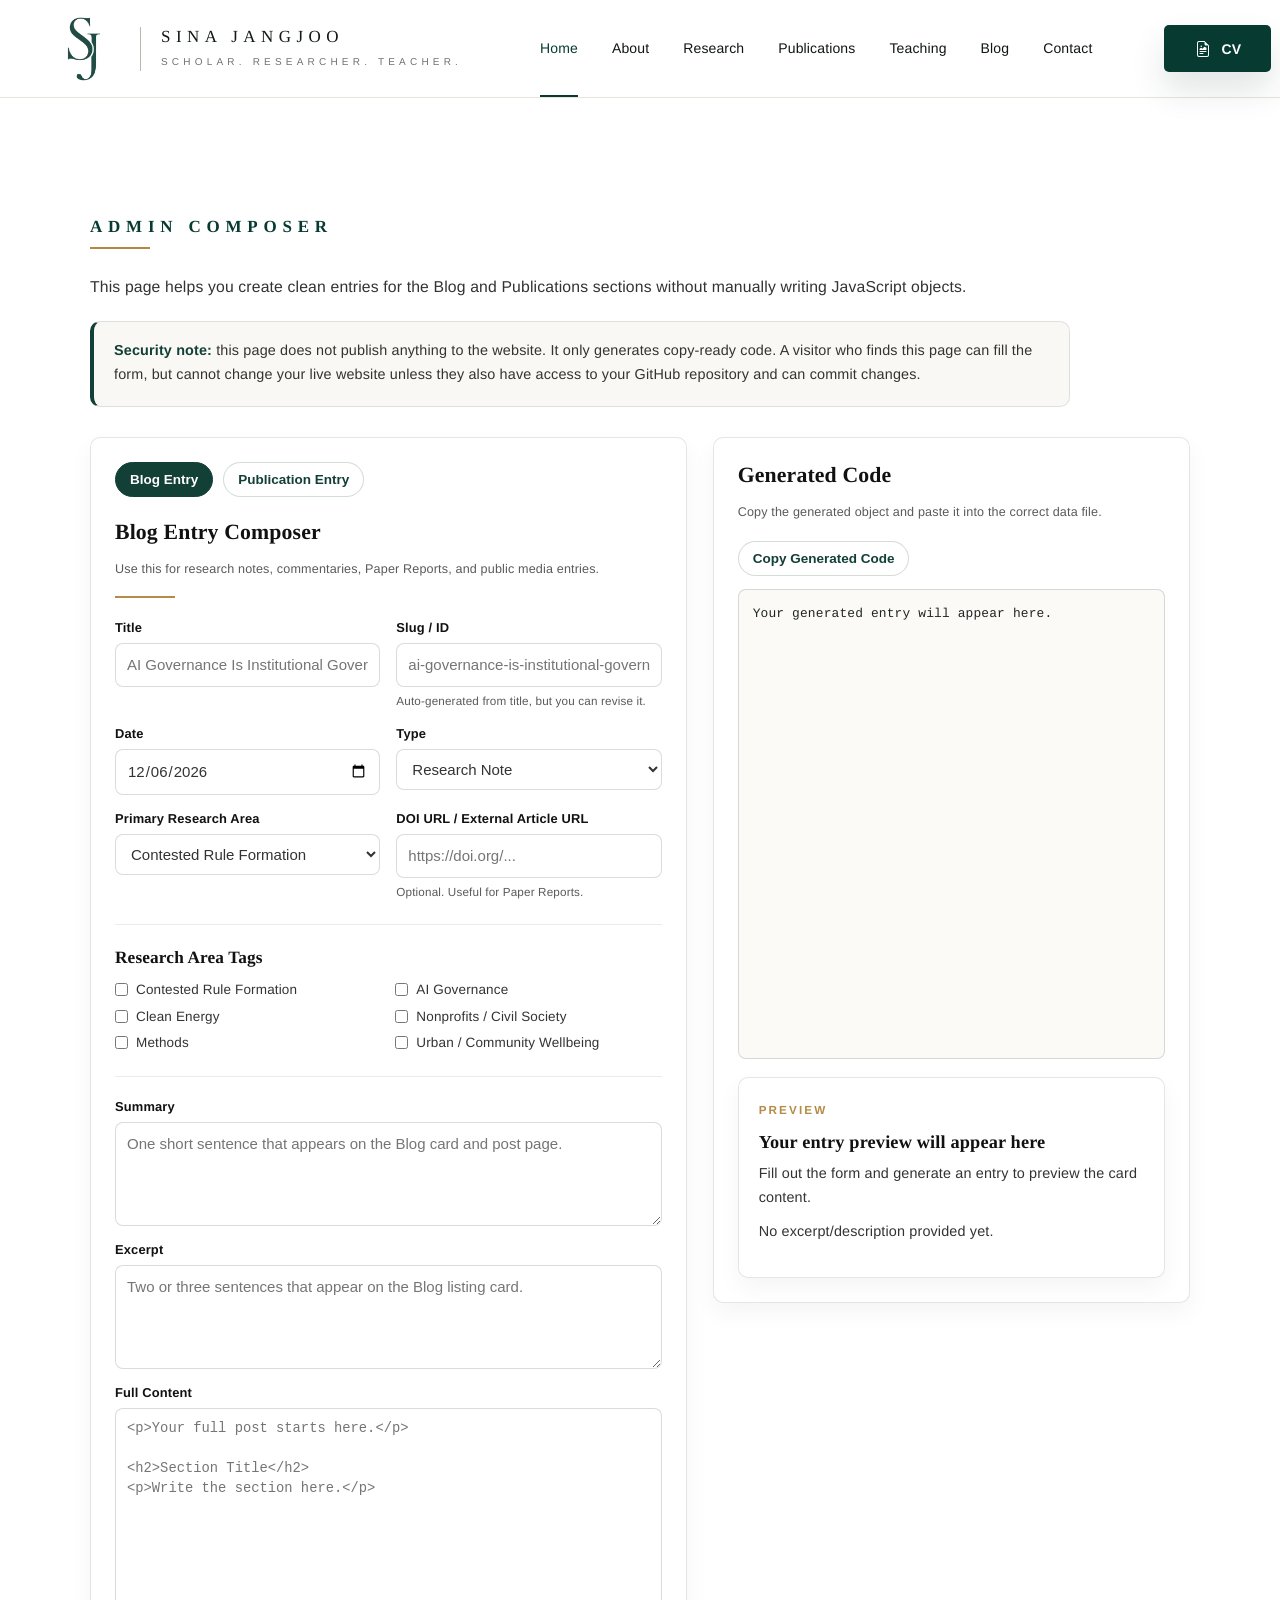
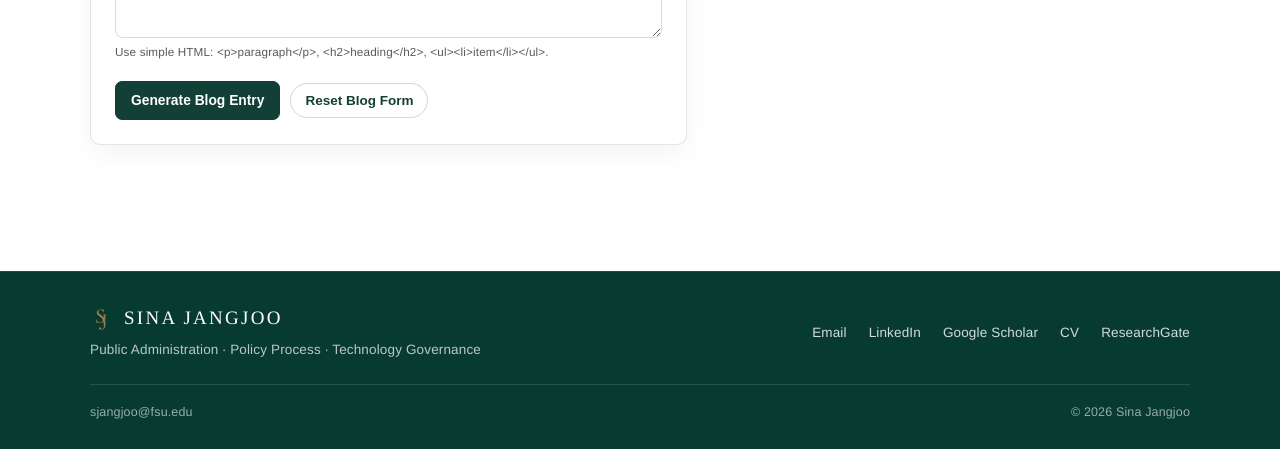
==== admin-composer.html @ 26906203 "Create admin-composer.html" ====
<!DOCTYPE html>
<html lang="en">
<head>
  <meta charset="utf-8">
  <meta name="robots" content="noindex, nofollow">
  <meta name="viewport" content="width=device-width, initial-scale=1">

  <title>Admin Composer | Sina Jangjoo</title>
  <meta name="description" content="Private content composer for Sina Jangjoo website entries.">

  <script src="nav.js"></script>

  <link rel="icon" type="image/png" href="images/icon.png">
  <link rel="apple-touch-icon" href="images/icon.png">
  <link rel="stylesheet" href="style.css">

  <style>
    :root {
      --text-main: #222222;
      --text-body: #333333;
      --text-muted: #5A5A5A;
      --heading-main: #111111;

      --accent-green: #123f36;
      --accent-gold: #b58b47;
      --accent-garnet: #782F40;
      --accent-slate: #4A5C61;

      --box-bg: #ffffff;
      --soft-bg: #FAF8F4;
      --soft-chip: #F1ECE4;
      --soft-border: rgba(0, 0, 0, 0.10);
      --box-radius: 10px;
      --box-shadow: 0 10px 24px rgba(0, 0, 0, 0.045);
    }

    body {
      color: var(--text-body);
      background: #ffffff;
    }

    .admin-wrap {
      padding-top: 120px;
      padding-bottom: 70px;
    }

    .admin-header {
      max-width: 980px;
      margin-bottom: 30px;
    }

    .admin-header p {
      max-width: 920px;
      color: var(--text-body);
      font-size: 1.05rem;
      line-height: 1.75;
      margin: 0 0 16px 0;
    }

    .security-note {
      background: var(--soft-bg);
      border-left: 4px solid var(--accent-green);
      border-top: 1px solid rgba(18, 63, 54, 0.12);
      border-right: 1px solid rgba(18, 63, 54, 0.12);
      border-bottom: 1px solid rgba(18, 63, 54, 0.12);
      border-radius: var(--box-radius);
      padding: 18px 20px;
      margin-top: 20px;
      color: var(--text-body);
      font-size: 0.96rem;
      line-height: 1.65;
    }

    .security-note strong {
      color: var(--accent-green);
    }

    .admin-layout {
      display: grid;
      grid-template-columns: minmax(0, 1fr) minmax(360px, 0.8fr);
      gap: 26px;
      align-items: start;
    }

    .panel {
      background: var(--box-bg);
      border: 1px solid var(--soft-border);
      border-radius: var(--box-radius);
      box-shadow: var(--box-shadow);
      padding: 24px;
    }

    .panel h2,
    .panel h3 {
      margin-top: 0;
      color: var(--heading-main);
      font-family: ui-serif, Georgia, Cambria, "Times New Roman", Times, serif;
      line-height: 1.25;
    }

    .panel h2 {
      font-size: 1.45rem;
      margin-bottom: 14px;
    }

    .panel h3 {
      font-size: 1.15rem;
      margin-bottom: 12px;
    }

    .tab-row {
      display: flex;
      flex-wrap: wrap;
      gap: 10px;
      margin-bottom: 22px;
    }

    .tab-button,
    .small-button,
    .copy-button {
      border: 1px solid rgba(18, 63, 54, 0.18);
      background: #ffffff;
      color: var(--accent-green);
      border-radius: 999px;
      padding: 9px 14px;
      font-size: 0.9rem;
      font-weight: 700;
      cursor: pointer;
      transition: background 0.18s ease, color 0.18s ease, border-color 0.18s ease;
    }

    .tab-button:hover,
    .tab-button.active,
    .small-button:hover,
    .copy-button:hover {
      background: var(--accent-green);
      color: #ffffff;
      border-color: var(--accent-green);
    }

    .form-section {
      display: none;
    }

    .form-section.active {
      display: block;
    }

    .field-grid {
      display: grid;
      grid-template-columns: repeat(2, minmax(0, 1fr));
      gap: 16px;
    }

    .field-grid.full {
      grid-template-columns: 1fr;
    }

    .field {
      display: flex;
      flex-direction: column;
      gap: 7px;
    }

    .field label {
      color: var(--heading-main);
      font-size: 0.86rem;
      font-weight: 700;
      line-height: 1.25;
    }

    .field small {
      color: var(--text-muted);
      font-size: 0.78rem;
      line-height: 1.35;
    }

    input,
    select,
    textarea {
      width: 100%;
      border: 1px solid rgba(0, 0, 0, 0.14);
      border-radius: 8px;
      padding: 10px 11px;
      color: var(--text-body);
      background: #ffffff;
      font: inherit;
      line-height: 1.45;
    }

    textarea {
      min-height: 104px;
      resize: vertical;
    }

    textarea.large {
      min-height: 230px;
      font-family: Consolas, Monaco, "Courier New", monospace;
      font-size: 0.92rem;
    }

    input:focus,
    select:focus,
    textarea:focus {
      outline: 3px solid rgba(181, 139, 71, 0.28);
      border-color: rgba(181, 139, 71, 0.75);
    }

    .checkbox-grid {
      display: grid;
      grid-template-columns: repeat(2, minmax(0, 1fr));
      gap: 9px 14px;
      margin-top: 5px;
    }

    .check-item {
      display: flex;
      align-items: center;
      gap: 8px;
      color: var(--text-body);
      font-size: 0.9rem;
      line-height: 1.3;
    }

    .check-item input {
      width: auto;
      margin: 0;
    }

    .divider {
      width: 60px;
      height: 2px;
      background: var(--accent-gold);
      margin: 18px 0 22px;
    }

    .form-block {
      margin-top: 24px;
      padding-top: 22px;
      border-top: 1px solid rgba(0, 0, 0, 0.08);
    }

    .button-row {
      display: flex;
      align-items: center;
      flex-wrap: wrap;
      gap: 10px;
      margin-top: 20px;
    }

    .primary-button {
      border: 1px solid var(--accent-green);
      background: var(--accent-green);
      color: #ffffff;
      border-radius: 7px;
      padding: 11px 15px;
      font-size: 0.92rem;
      font-weight: 700;
      cursor: pointer;
      transition: background 0.18s ease, transform 0.18s ease;
    }

    .primary-button:hover {
      background: #0d3029;
      transform: translateY(-1px);
    }

    .output-box {
      width: 100%;
      min-height: 470px;
      border: 1px solid rgba(0, 0, 0, 0.14);
      border-radius: 8px;
      padding: 14px;
      background: #fbfaf7;
      color: #202523;
      font-family: Consolas, Monaco, "Courier New", monospace;
      font-size: 0.86rem;
      line-height: 1.55;
      white-space: pre;
      overflow: auto;
    }

    .preview-card {
      margin-top: 18px;
      border: 1px solid var(--soft-border);
      border-radius: var(--box-radius);
      background: #ffffff;
      box-shadow: var(--box-shadow);
      padding: 20px;
    }

    .preview-type {
      display: inline-block;
      color: var(--accent-gold);
      font-size: 0.78rem;
      font-weight: 700;
      letter-spacing: 0.18em;
      text-transform: uppercase;
      margin-bottom: 10px;
    }

    .preview-card h3 {
      margin: 0 0 10px 0;
      color: var(--heading-main);
      font-family: ui-serif, Georgia, Cambria, "Times New Roman", Times, serif;
      font-size: 1.22rem;
      line-height: 1.25;
    }

    .preview-card p {
      margin: 0 0 10px 0;
      color: var(--text-body);
      font-size: 0.96rem;
      line-height: 1.65;
    }

    .chip-row {
      display: flex;
      flex-wrap: wrap;
      gap: 8px;
      margin-top: 12px;
    }

    .chip {
      display: inline-flex;
      align-items: center;
      border-radius: 999px;
      background: var(--soft-chip);
      color: #4a4038;
      padding: 6px 9px;
      font-size: 0.78rem;
      font-weight: 700;
      line-height: 1;
    }

    .status-line {
      margin-top: 10px;
      color: var(--text-muted);
      font-size: 0.84rem;
      line-height: 1.45;
    }

    .status-line.good {
      color: var(--accent-green);
      font-weight: 700;
    }

    .status-line.bad {
      color: var(--accent-garnet);
      font-weight: 700;
    }

    .hidden {
      display: none !important;
    }

    @media (max-width: 1100px) {
      .admin-layout {
        grid-template-columns: 1fr;
      }

      .output-box {
        min-height: 360px;
      }
    }

    @media (max-width: 760px) {
      .admin-wrap {
        padding-top: 80px;
      }

      .field-grid,
      .checkbox-grid {
        grid-template-columns: 1fr;
      }

      .panel {
        padding: 20px;
      }
    }
  </style>
</head>

<body>

<main-nav active-page=""></main-nav>

<main>
  <section class="section block admin-wrap">
    <div class="admin-header">
      <h1 class="section-title">Admin Composer</h1>
      <div class="section-line"></div>

      <p>This page helps you create clean entries for the Blog and Publications sections without manually writing JavaScript objects.</p>

      <div class="security-note">
        <strong>Security note:</strong> this page does not publish anything to the website. It only generates copy-ready code. A visitor who finds this page can fill the form, but cannot change your live website unless they also have access to your GitHub repository and can commit changes.
      </div>
    </div>

    <div class="admin-layout">
      <section class="panel">
        <div class="tab-row" aria-label="Composer type">
          <button class="tab-button active" type="button" data-target="blog-form">Blog Entry</button>
          <button class="tab-button" type="button" data-target="publication-form">Publication Entry</button>
        </div>

        <div id="blog-form" class="form-section active">
          <h2>Blog Entry Composer</h2>
          <p class="status-line">Use this for research notes, commentaries, Paper Reports, and public media entries.</p>
          <div class="divider"></div>

          <div class="field-grid">
            <div class="field">
              <label for="blog-title">Title</label>
              <input id="blog-title" type="text" placeholder="AI Governance Is Institutional Governance">
            </div>

            <div class="field">
              <label for="blog-id">Slug / ID</label>
              <input id="blog-id" type="text" placeholder="ai-governance-is-institutional-governance">
              <small>Auto-generated from title, but you can revise it.</small>
            </div>

            <div class="field">
              <label for="blog-date">Date</label>
              <input id="blog-date" type="date">
            </div>

            <div class="field">
              <label for="blog-type">Type</label>
              <select id="blog-type">
                <option value="research-note" data-label="Research Note">Research Note</option>
                <option value="paper-report" data-label="Paper Report">Paper Report</option>
                <option value="commentary" data-label="Commentary">Commentary</option>
                <option value="public-media" data-label="Public Media">Public Media</option>
              </select>
            </div>

            <div class="field">
              <label for="blog-primary-area">Primary Research Area</label>
              <select id="blog-primary-area">
                <option value="crf">Contested Rule Formation</option>
                <option value="ai">AI and Emerging Technology Governance</option>
                <option value="energy">Clean Energy Governance</option>
                <option value="nonprofits">Civil Society and Nonprofits</option>
                <option value="methods">Collaborative Governance and Methods</option>
                <option value="urban">Urban Planning and Community Wellbeing</option>
                <option value="none">Other</option>
              </select>
            </div>

            <div class="field">
              <label for="blog-doi">DOI URL / External Article URL</label>
              <input id="blog-doi" type="url" placeholder="https://doi.org/...">
              <small>Optional. Useful for Paper Reports.</small>
            </div>
          </div>

          <div class="form-block">
            <h3>Research Area Tags</h3>
            <div class="checkbox-grid" id="blog-area-tags">
              <label class="check-item"><input type="checkbox" value="crf"> Contested Rule Formation</label>
              <label class="check-item"><input type="checkbox" value="ai"> AI Governance</label>
              <label class="check-item"><input type="checkbox" value="energy"> Clean Energy</label>
              <label class="check-item"><input type="checkbox" value="nonprofits"> Nonprofits / Civil Society</label>
              <label class="check-item"><input type="checkbox" value="methods"> Methods</label>
              <label class="check-item"><input type="checkbox" value="urban"> Urban / Community Wellbeing</label>
            </div>
          </div>

          <div class="form-block">
            <div class="field-grid full">
              <div class="field">
                <label for="blog-summary">Summary</label>
                <textarea id="blog-summary" placeholder="One short sentence that appears on the Blog card and post page."></textarea>
              </div>

              <div class="field">
                <label for="blog-excerpt">Excerpt</label>
                <textarea id="blog-excerpt" placeholder="Two or three sentences that appear on the Blog listing card."></textarea>
              </div>

              <div class="field">
                <label for="blog-content">Full Content</label>
                <textarea id="blog-content" class="large" placeholder="<p>Your full post starts here.</p>

<h2>Section Title</h2>
<p>Write the section here.</p>"></textarea>
                <small>Use simple HTML: &lt;p&gt;paragraph&lt;/p&gt;, &lt;h2&gt;heading&lt;/h2&gt;, &lt;ul&gt;&lt;li&gt;item&lt;/li&gt;&lt;/ul&gt;.</small>
              </div>
            </div>
          </div>

          <div class="button-row">
            <button class="primary-button" type="button" id="generate-blog">Generate Blog Entry</button>
            <button class="small-button" type="button" id="reset-blog">Reset Blog Form</button>
          </div>
        </div>

        <div id="publication-form" class="form-section">
          <h2>Publication Entry Composer</h2>
          <p class="status-line">Use this for published papers, in-press papers, R&Rs, dissertation chapters, and working papers.</p>
          <div class="divider"></div>

          <div class="field-grid">
            <div class="field">
              <label for="pub-title">Title</label>
              <input id="pub-title" type="text" placeholder="Governing AI in a Multipolar World">
            </div>

            <div class="field">
              <label for="pub-year">Year</label>
              <input id="pub-year" type="number" min="1900" max="2100" placeholder="2026">
            </div>

            <div class="field">
              <label for="pub-status">Status</label>
              <select id="pub-status">
                <option value="published" data-label="Published">Published</option>
                <option value="inpress" data-label="In press">In press</option>
                <option value="revision" data-label="R&amp;R">R&amp;R</option>
                <option value="dissertation" data-label="Dissertation chapter">Dissertation chapter</option>
                <option value="working" data-label="Working paper">Working paper</option>
              </select>
            </div>

            <div class="field">
              <label for="pub-primary-area">Primary Research Area</label>
              <select id="pub-primary-area">
                <option value="crf">Contested Rule Formation</option>
                <option value="ai">AI and Emerging Technology Governance</option>
                <option value="energy">Clean Energy Governance</option>
                <option value="nonprofits">Civil Society and Nonprofits</option>
                <option value="methods">Collaborative Governance and Methods</option>
                <option value="urban">Urban Planning and Community Wellbeing</option>
                <option value="none">Other</option>
              </select>
            </div>
          </div>

          <div class="form-block">
            <h3>Research Area Tags</h3>
            <div class="checkbox-grid" id="pub-area-tags">
              <label class="check-item"><input type="checkbox" value="crf"> Contested Rule Formation</label>
              <label class="check-item"><input type="checkbox" value="ai"> AI Governance</label>
              <label class="check-item"><input type="checkbox" value="energy"> Clean Energy</label>
              <label class="check-item"><input type="checkbox" value="nonprofits"> Nonprofits / Civil Society</label>
              <label class="check-item"><input type="checkbox" value="methods"> Methods</label>
              <label class="check-item"><input type="checkbox" value="urban"> Urban / Community Wellbeing</label>
            </div>
          </div>

          <div class="form-block">
            <div class="field-grid full">
              <div class="field">
                <label for="pub-citation">Citation</label>
                <textarea id="pub-citation" placeholder="Jangjoo, S. (2026). Paper title. Journal Name."></textarea>
              </div>

              <div class="field">
                <label for="pub-description">Description</label>
                <textarea id="pub-description" placeholder="One or two sentences describing what this paper does."></textarea>
              </div>
            </div>
          </div>

          <div class="form-block">
            <h3>Links</h3>
            <div class="field-grid">
              <div class="field">
                <label for="pub-doi">DOI URL</label>
                <input id="pub-doi" type="url" placeholder="https://doi.org/...">
              </div>

              <div class="field">
                <label for="pub-ssrn">SSRN URL</label>
                <input id="pub-ssrn" type="url" placeholder="https://dx.doi.org/...">
              </div>

              <div class="field">
                <label for="pub-pdf">PDF / Article URL</label>
                <input id="pub-pdf" type="url" placeholder="https://...">
              </div>

              <div class="field">
                <label for="pub-other-link">Other Link URL</label>
                <input id="pub-other-link" type="url" placeholder="https://...">
              </div>

              <div class="field">
                <label for="pub-other-label">Other Link Label</label>
                <input id="pub-other-label" type="text" placeholder="Journal page">
              </div>
            </div>
          </div>

          <div class="form-block">
            <h3>Related Blog / Paper Report</h3>
            <div class="field-grid">
              <div class="field">
                <label for="pub-summary-post">Related Post ID</label>
                <input id="pub-summary-post" type="text" placeholder="summary-renewable-energy-ground-up">
                <small>Optional. This creates a button linking to post.html?post=...</small>
              </div>

              <div class="field">
                <label for="pub-summary-label">Button Label</label>
                <input id="pub-summary-label" type="text" placeholder="Paper Report">
              </div>
            </div>
          </div>

          <div class="button-row">
            <button class="primary-button" type="button" id="generate-publication">Generate Publication Entry</button>
            <button class="small-button" type="button" id="reset-publication">Reset Publication Form</button>
          </div>
        </div>
      </section>

      <aside class="panel">
        <h2>Generated Code</h2>
        <p class="status-line">Copy the generated object and paste it into the correct data file.</p>

        <div class="button-row">
          <button class="copy-button" type="button" id="copy-output">Copy Generated Code</button>
        </div>

        <pre class="output-box" id="output-box">Your generated entry will appear here.</pre>

        <p class="status-line" id="copy-status"></p>

        <div class="preview-card" id="preview-card">
          <span class="preview-type">Preview</span>
          <h3>Your entry preview will appear here</h3>
          <p>Fill out the form and generate an entry to preview the card content.</p>
          <div class="chip-row"></div>
        </div>
      </aside>
    </div>
  </section>
</main>

<site-footer></site-footer>
<script src="site-footer.js"></script>

<script>
  const areaLabels = {
    crf: "CRF",
    ai: "AI Governance",
    energy: "Clean Energy",
    nonprofits: "Nonprofits",
    methods: "Methods",
    urban: "Urban",
    none: "Other"
  };

  function $(id) {
    return document.getElementById(id);
  }

  function getSelectedOptionLabel(selectEl) {
    const option = selectEl.options[selectEl.selectedIndex];
    return option ? option.dataset.label || option.textContent.trim() : "";
  }

  function slugify(value) {
    return String(value || "")
      .toLowerCase()
      .trim()
      .replace(/&/g, "and")
      .replace(/['’]/g, "")
      .replace(/[^a-z0-9]+/g, "-")
      .replace(/^-+|-+$/g, "");
  }

  function jsString(value) {
    return JSON.stringify(String(value || ""));
  }

  function jsArray(values) {
    return `[${values.map(value => jsString(value)).join(", ")}]`;
  }

  function escapeTemplateLiteral(value) {
    return String(value || "")
      .replace(/\\/g, "\\\\")
      .replace(/`/g, "\\`")
      .replace(/\$\{/g, "\\${");
  }

  function getCheckedValues(containerId) {
    return Array.from(document.querySelectorAll(`#${containerId} input[type="checkbox"]:checked`))
      .map(input => input.value);
  }

  function setCheckedValues(containerId, values) {
    const valueSet = new Set(values);
    document.querySelectorAll(`#${containerId} input[type="checkbox"]`).forEach(input => {
      input.checked = valueSet.has(input.value);
    });
  }

  function syncPrimaryToTags(primaryId, tagsContainerId) {
    const primary = $(primaryId).value;
    if (primary && primary !== "none") {
      const checkbox = document.querySelector(`#${tagsContainerId} input[value="${primary}"]`);
      if (checkbox) checkbox.checked = true;
    }
  }

  function todayString() {
    const date = new Date();
    const offset = date.getTimezoneOffset();
    const local = new Date(date.getTime() - offset * 60 * 1000);
    return local.toISOString().slice(0, 10);
  }

  function currentYear() {
    return String(new Date().getFullYear());
  }

  function updatePreview(type, title, subtitle, body, tags) {
    const preview = $("preview-card");

    preview.innerHTML = `
      <span class="preview-type">${type || "Preview"}</span>
      <h3>${escapeHTML(title || "Untitled entry")}</h3>
      <p>${escapeHTML(subtitle || "No summary/citation provided yet.")}</p>
      <p>${escapeHTML(body || "No excerpt/description provided yet.")}</p>
      <div class="chip-row">
        ${(tags || []).map(tag => `<span class="chip">${escapeHTML(areaLabels[tag] || tag)}</span>`).join("")}
      </div>
    `;
  }

  function escapeHTML(value) {
    return String(value || "")
      .replaceAll("&", "&amp;")
      .replaceAll("<", "&lt;")
      .replaceAll(">", "&gt;")
      .replaceAll('"', "&quot;")
      .replaceAll("'", "&#039;");
  }

  function setOutput(value) {
    $("output-box").textContent = value;
    $("copy-status").textContent = "";
    $("copy-status").className = "status-line";
  }

  function generateBlogEntry() {
    syncPrimaryToTags("blog-primary-area", "blog-area-tags");

    const title = $("blog-title").value.trim();
    const id = $("blog-id").value.trim() || slugify(title);
    const date = $("blog-date").value || todayString();
    const type = $("blog-type").value;
    const typeLabel = getSelectedOptionLabel($("blog-type"));
    const primaryArea = $("blog-primary-area").value || "none";
    const areas = getCheckedValues("blog-area-tags");
    const summary = $("blog-summary").value.trim();
    const excerpt = $("blog-excerpt").value.trim();
    const doiUrl = $("blog-doi").value.trim();
    const content = $("blog-content").value.trim();

    const lines = [
      "{",
      `  id: ${jsString(id)},`,
      `  title: ${jsString(title)},`,
      `  date: ${jsString(date)},`,
      `  type: ${jsString(type)},`,
      `  typeLabel: ${jsString(typeLabel)},`,
      `  primaryArea: ${jsString(primaryArea)},`,
      `  areas: ${jsArray(areas)},`,
      `  summary: ${jsString(summary)},`,
      `  excerpt: ${jsString(excerpt)},`
    ];

    if (doiUrl) {
      lines.push(`  doiUrl: ${jsString(doiUrl)},`);
    }

    lines.push(
      "  content: `",
      escapeTemplateLiteral(content || "<p>Write the full entry here.</p>"),
      "  `",
      "},"
    );

    setOutput(lines.join("\n"));
    updatePreview(typeLabel, title, summary, excerpt, areas);
  }

  function generatePublicationEntry() {
    syncPrimaryToTags("pub-primary-area", "pub-area-tags");

    const title = $("pub-title").value.trim();
    const year = $("pub-year").value.trim() || currentYear();
    const status = $("pub-status").value;
    const statusLabel = getSelectedOptionLabel($("pub-status"));
    const primaryArea = $("pub-primary-area").value || "none";
    const areas = getCheckedValues("pub-area-tags");
    const citation = $("pub-citation").value.trim();
    const description = $("pub-description").value.trim();

    const links = [];

    if ($("pub-doi").value.trim()) {
      links.push({ label: "DOI", url: $("pub-doi").value.trim() });
    }

    if ($("pub-ssrn").value.trim()) {
      links.push({ label: "SSRN/DOI", url: $("pub-ssrn").value.trim() });
    }

    if ($("pub-pdf").value.trim()) {
      links.push({ label: "PDF/Article", url: $("pub-pdf").value.trim() });
    }

    if ($("pub-other-link").value.trim()) {
      links.push({
        label: $("pub-other-label").value.trim() || "Link",
        url: $("pub-other-link").value.trim()
      });
    }

    const relatedPostId = $("pub-summary-post").value.trim();
    const relatedLabel = $("pub-summary-label").value.trim() || "Paper Report";

    const linkLines = links.length
      ? [
          "  links: [",
          links.map(link => {
            return `    {\n      label: ${jsString(link.label)},\n      url: ${jsString(link.url)}\n    }`;
          }).join(",\n"),
          "  ],"
        ]
      : ["  links: [],"];

    const lines = [
      "{",
      `  title: ${jsString(title)},`,
      `  year: ${jsString(year)},`,
      `  status: ${jsString(status)},`,
      `  statusLabel: ${jsString(statusLabel)},`,
      `  primaryArea: ${jsString(primaryArea)},`,
      `  areas: ${jsArray(areas)},`,
      `  citation: ${jsString(citation)},`,
      `  description: ${jsString(description)},`,
      ...linkLines
    ];

    if (relatedPostId) {
      lines.push(`  summaryUrl: ${jsString("post.html?post=" + relatedPostId)},`);
      lines.push(`  summaryLabel: ${jsString(relatedLabel)}`);
    } else {
      const last = lines[lines.length - 1];
      if (last.endsWith(",")) {
        lines[lines.length - 1] = last.slice(0, -1);
      }
    }

    lines.push("},");

    setOutput(lines.join("\n"));
    updatePreview(statusLabel, title, citation, description, areas);
  }

  function resetBlogForm() {
    ["blog-title", "blog-id", "blog-summary", "blog-excerpt", "blog-doi", "blog-content"].forEach(id => {
      $(id).value = "";
    });

    $("blog-date").value = todayString();
    $("blog-type").value = "research-note";
    $("blog-primary-area").value = "crf";
    setCheckedValues("blog-area-tags", []);
    setOutput("Your generated entry will appear here.");
    updatePreview("Preview", "Your entry preview will appear here", "Fill out the form and generate an entry to preview the card content.", "", []);
  }

  function resetPublicationForm() {
    [
      "pub-title",
      "pub-citation",
      "pub-description",
      "pub-doi",
      "pub-ssrn",
      "pub-pdf",
      "pub-other-link",
      "pub-other-label",
      "pub-summary-post",
      "pub-summary-label"
    ].forEach(id => {
      $(id).value = "";
    });

    $("pub-year").value = currentYear();
    $("pub-status").value = "working";
    $("pub-primary-area").value = "ai";
    setCheckedValues("pub-area-tags", []);
    setOutput("Your generated entry will appear here.");
    updatePreview("Preview", "Your entry preview will appear here", "Fill out the form and generate an entry to preview the card content.", "", []);
  }

  async function copyOutput() {
    const text = $("output-box").textContent;

    if (!text || text === "Your generated entry will appear here.") {
      $("copy-status").textContent = "Generate an entry first.";
      $("copy-status").className = "status-line bad";
      return;
    }

    try {
      await navigator.clipboard.writeText(text);
      $("copy-status").textContent = "Copied. Paste it into blog-data.js or publication-data.js.";
      $("copy-status").className = "status-line good";
    } catch (error) {
      $("copy-status").textContent = "Copy failed. Select the generated code manually and copy it.";
      $("copy-status").className = "status-line bad";
    }
  }

  document.querySelectorAll(".tab-button").forEach(button => {
    button.addEventListener("click", () => {
      document.querySelectorAll(".tab-button").forEach(item => item.classList.remove("active"));
      document.querySelectorAll(".form-section").forEach(section => section.classList.remove("active"));

      button.classList.add("active");
      $(button.dataset.target).classList.add("active");
    });
  });

  $("blog-title").addEventListener("input", () => {
    if (!$("blog-id").dataset.edited) {
      $("blog-id").value = slugify($("blog-title").value);
    }
  });

  $("blog-id").addEventListener("input", () => {
    $("blog-id").dataset.edited = "true";
  });

  $("blog-primary-area").addEventListener("change", () => {
    syncPrimaryToTags("blog-primary-area", "blog-area-tags");
  });

  $("pub-primary-area").addEventListener("change", () => {
    syncPrimaryToTags("pub-primary-area", "pub-area-tags");
  });

  $("generate-blog").addEventListener("click", generateBlogEntry);
  $("generate-publication").addEventListener("click", generatePublicationEntry);
  $("reset-blog").addEventListener("click", resetBlogForm);
  $("reset-publication").addEventListener("click", resetPublicationForm);
  $("copy-output").addEventListener("click", copyOutput);

  resetBlogForm();
  $("pub-year").value = currentYear();
</script>

</body>
</html>
---- style.css ----
:root {
  --green: #073B32;
  --green-dark: #062820;
  --gold: #B08A45;
  --ivory: #F8F7F3;
  --paper: #FFFFFF;
  --section-tint: #F8F7F3;
  --white: #FFFFFF;
  --text: #1F2523;
  --muted: #5B625F;
  --border: #DDD8CE;
  --panel: #EFEEE9;
  --hero-bg: #F7F8F8;
  --serif: Georgia, "Times New Roman", serif;
  --sans: Arial, Helvetica, sans-serif;
  --wrap: min(1356px, calc(100% - 180px));
}

* {
  box-sizing: border-box;
}

html {
  scroll-behavior: smooth;
}

html,
body {
  margin: 0;
  background: var(--paper);
  color: var(--text);
  font-family: var(--sans);
  font-size: 15px;
  line-height: 1.58;
  letter-spacing: 0.01em;
  -webkit-font-smoothing: antialiased;
  text-rendering: geometricPrecision;
}

body {
  overflow-x: hidden;
}

a {
  color: inherit;
  text-decoration: none;
}

img {
  max-width: 100%;
  display: block;
}

section[id] {
  scroll-margin-top: 110px;
}

/* ==========================================================
   HEADER / MAIN NAVIGATION
   ========================================================== */

main-nav {
  display: block;
  width: 100%;
}

.sj-site-header {
  width: 100%;
  height: 98px;
  background: #ffffff;
  border-bottom: 1px solid #e8e5dd;
  position: relative;
  z-index: 1000;
}

.sj-header-inner {
  width: min(1390px, calc(100% - 96px));
  height: 100%;
  margin: 0 auto;
  display: grid;
  grid-template-columns: auto 1fr auto;
  align-items: center;
  column-gap: 72px;
}

.sj-header-brand {
  display: flex;
  align-items: center;
  gap: 20px;
  min-width: 420px;
}

.sj-logo-link {
  display: flex;
  align-items: center;
  justify-content: center;
  flex: 0 0 auto;
}

.sj-logo {
  width: auto;
  height: 72px;
  display: block;
  object-fit: contain;
}

.sj-vertical-divider {
  width: 1px;
  height: 44px;
  background: #b9b4aa;
  opacity: 0.95;
  flex: 0 0 auto;
}

.sj-brand-text {
  display: flex;
  flex-direction: column;
  justify-content: center;
  color: var(--green);
  line-height: 1;
  text-decoration: none;
  transform: translateY(-1px);
}

.sj-brand-name {
  font-family: var(--serif);
  font-size: 17px;
  font-weight: 400;
  letter-spacing: 0.32em;
  color: #111817;
  white-space: nowrap;
  margin: 0;
}

.sj-brand-subtitle {
  margin-top: 13px;
  font-family: var(--sans);
  font-size: 10px;
  font-weight: 400;
  letter-spacing: 0.42em;
  color: #6f7470;
  text-transform: uppercase;
  white-space: nowrap;
}

.sj-main-navigation {
  height: 100%;
  display: flex;
  align-items: center;
  justify-content: center;
  gap: 34px;
  white-space: nowrap;
}

.sj-nav-link {
  height: 100%;
  display: flex;
  align-items: center;
  position: relative;
  font-family: var(--sans);
  font-size: 14px;
  font-weight: 400;
  color: #101615;
  text-decoration: none;
  letter-spacing: 0.01em;
  transition: color 0.2s ease;
}

.sj-nav-link::after {
  content: "";
  position: absolute;
  left: 0;
  right: 0;
  bottom: 0;
  height: 2px;
  background: var(--green);
  transform: scaleX(0);
  transform-origin: center;
  transition: transform 0.2s ease;
}

.sj-nav-link:hover,
.sj-nav-link.active {
  color: var(--green);
}

.sj-nav-link:hover::after,
.sj-nav-link.active::after {
  transform: scaleX(1);
}

.sj-header-action {
  display: flex;
  align-items: center;
  justify-content: flex-end;
}

.sj-cv-button {
  height: 47px;
  min-width: 107px;
  padding: 0 25px;
  display: inline-flex;
  align-items: center;
  justify-content: center;
  gap: 11px;
  background: var(--green);
  color: #ffffff;
  border-radius: 5px;
  text-decoration: none;
  font-family: var(--sans);
  font-size: 14px;
  font-weight: 700;
  line-height: 1;
  box-shadow: 0 18px 34px rgba(6, 40, 32, 0.12);
  transition: background-color 0.2s ease, transform 0.2s ease;
}

.sj-cv-button:hover {
  background: var(--green-dark);
  transform: translateY(-1px);
}

.sj-cv-button svg {
  width: 16px;
  height: 16px;
  fill: currentColor;
  flex: 0 0 auto;
}

/* ==========================================================
   MAIN / HERO
   ========================================================== */

main {
  background: var(--paper);
}

.hero {
  height: 525px !important;
  min-height: 525px !important;
  position: relative !important;
  overflow: hidden !important;
  background-color: var(--hero-bg) !important;
  background-image: linear-gradient(90deg, rgba(255, 255, 255, 0.035), rgba(255, 255, 255, 0)), var(--hero-image) !important;
  background-repeat: no-repeat !important;
  background-size: 1536px auto !important;
  background-position: center top !important;
  border-bottom: 1px solid #efede8;
}

.hero-inner {
  width: 1536px !important;
  max-width: none !important;
  height: 525px !important;
  margin: 0 !important;
  position: absolute !important;
  left: 50% !important;
  top: 0 !important;
  transform: translateX(-50%) !important;
  overflow: hidden !important;
}

.hero-inner::before {
  content: "";
  position: absolute;
  inset: 0;
  z-index: 0;
  background-image: linear-gradient(90deg, rgba(255, 255, 255, 0.03), rgba(255, 255, 255, 0)), var(--hero-image);
  background-repeat: no-repeat;
  background-size: 1536px auto;
  background-position: center top;
  pointer-events: none;
}

.hero-copy {
  position: absolute !important;
  z-index: 2 !important;
  left: 124px !important;
  top: 48px !important;
  width: 745px !important;
  max-width: none !important;
  padding: 0 !important;
}

.eyebrow {
  display: inline-block;
  color: var(--green);
  font-size: 14px;
  line-height: 1;
  letter-spacing: 0.34em;
  font-weight: 700;
  text-transform: uppercase;
  margin-bottom: 19px;
}

h1 {
  font-family: var(--serif);
  color: var(--green);
  font-size: 36px;
  line-height: 1.18;
  margin: 0 0 21px;
  font-weight: 700;
  letter-spacing: 0.017em;
  max-width: 790px;
}

.gold-line,
.section-line {
  width: 60px;
  height: 2px;
  background: var(--gold);
  margin: 0 0 25px;
}

.hero-copy p {
  font-size: 15px;
  line-height: 1.54;
  max-width: 760px;
  margin: 0 0 17px;
  color: #303633;
  letter-spacing: 0.014em;
}

.quote-card {
  position: absolute !important;
  z-index: 3 !important;
  right: 0 !important;
  bottom: 0 !important;
  width: 568px !important;
  height: 96px !important;
  min-height: 0 !important;
  background: linear-gradient(135deg, #0B4138, #062820);
  color: #ffffff;
  padding: 25px 34px 20px 70px !important;
  border-radius: 31px 0 0 0 !important;
  transform: none !important;
  box-shadow: 0 -12px 30px rgba(6, 40, 32, 0.10) !important;
}

.quote-card .quote-mark {
  position: absolute;
  left: 30px !important;
  top: 20px !important;
  color: var(--gold);
  font-family: var(--serif);
  font-size: 52px;
  line-height: 1;
}

.quote-card p {
  margin: 0;
  font-size: 16px !important;
  line-height: 1.55 !important;
  letter-spacing: 0.01em;
  max-width: 425px !important;
}

/* ==========================================================
   SECTIONS / RESEARCH CARDS
   ========================================================== */

.section {
  width: var(--wrap);
  margin: 0 auto;
}

.block {
  padding: 50px 0;
}

.research-top {
  padding-top: 51px;
  padding-bottom: 10px;
  background: var(--paper);
  box-shadow: 0 0 0 100vmax var(--paper);
  clip-path: inset(0 -100vmax);
}

.section-title {
  font-size: 17px;
  letter-spacing: 0.34em;
  color: var(--green);
  text-transform: uppercase;
  font-weight: 700;
  margin: 0 0 10px;
  line-height: 1.1;
}

.research-grid {
  display: grid;
  grid-template-columns: repeat(5, 1fr);
  gap: 18px;
}

.research-card {
  background: #ffffff;
  border: 1px solid var(--border);
  border-radius: 5px;
  min-height: 266px;
  padding: 12px 22px 16px;
  display: flex;
  flex-direction: column;
  box-shadow: 0 3px 12px rgba(31, 37, 35, 0.025);
}

.icon-wrap {
  width: 64px;
  height: 64px;
  border-radius: 50%;
  background: #edf0ee;
  margin: 0 auto 12px;
  color: var(--green);
  display: grid;
  place-items: center;
  flex: 0 0 auto;
}

.icon-wrap svg {
  width: 42px;
  height: 42px;
  fill: none;
  stroke: currentColor;
  stroke-linecap: round;
  stroke-linejoin: round;
  shape-rendering: geometricPrecision;
  overflow: visible;
}

.research-grid .icon-wrap svg * {
  vector-effect: non-scaling-stroke;
}

.research-card .icon-wrap {
  width: 64px !important;
  height: 64px !important;
  padding: 0 !important;
  background: transparent !important;
  border: none !important;
  overflow: hidden !important;
  border-radius: 50% !important;
  display: grid !important;
  place-items: center !important;
}

.research-card .icon-wrap img {
  width: 100% !important;
  height: 100% !important;
  display: block !important;
  object-fit: cover !important;
  border-radius: 50% !important;
  image-rendering: auto !important;
}

.research-card .icon-wrap svg {
  display: none !important;
}

.num {
  font-family: var(--serif);
  font-size: 14px;
  color: var(--gold);
  margin-bottom: 3px;
  line-height: 1;
}

.research-card h3 {
  font-family: var(--serif);
  font-size: 18px;
  line-height: 1.18;
  color: #151b19;
  margin: 0 0 13px;
  font-weight: 700;
  letter-spacing: 0.005em;
}

.research-card p {
  font-size: 13.5px;
  line-height: 1.55;
  color: #404844;
  margin: 0 0 16px;
  letter-spacing: 0.008em;
}

.learn {
  margin-top: auto;
  color: var(--green);
  font-weight: 700;
  font-size: 13.5px;
  display: inline-flex;
  gap: 14px;
  align-items: center;
  line-height: 1;
}

.methods-band {
  margin-top: 22px;
  background: #eeeee9;
  border-radius: 5px;
  display: grid;
  grid-template-columns: 104px 1fr 205px;
  align-items: center;
  gap: 14px;
  padding: 18px 30px 17px 32px;
  min-height: 92px;
}

.methods-band .icon-wrap {
  width: 67px;
  height: 67px;
  margin: 0;
  background: transparent;
  border: 0;
  color: var(--green);
  overflow: hidden;
  border-radius: 50%;
  display: grid;
  place-items: center;
}

.methods-band .icon-wrap img {
  width: 100%;
  height: 100%;
  display: block;
  object-fit: cover;
  border-radius: 50%;
  image-rendering: auto;
}

.methods-band h3 {
  font-size: 14px;
  letter-spacing: 0.28em;
  text-transform: uppercase;
  color: var(--green);
  margin: 0 0 6px;
  line-height: 1.1;
  font-weight: 700;
}

.methods-band p {
  margin: 0;
  color: #4a504d;
  line-height: 1.45;
  font-size: 13.5px;
  letter-spacing: 0.012em;
}

.btn {
  display: inline-flex;
  align-items: center;
  justify-content: center;
  background: var(--green);
  color: white;
  border-radius: 5px;
  padding: 13px 24px;
  font-weight: 700;
  white-space: nowrap;
  font-size: 13.5px;
  min-width: 205px;
}

/* ==========================================================
   LOWER PAGE CONTENT
   ========================================================== */

.light-block {
  background: var(--section-tint);
  border-top: 1px solid #f0ede6;
  border-bottom: 1px solid #f0ede6;
}

main > section.section.block {
  background: var(--paper);
  box-shadow: 0 0 0 100vmax var(--paper);
  clip-path: inset(0 -100vmax);
}

main > section.light-block + section.section.block {
  background: var(--paper);
  box-shadow: 0 0 0 100vmax var(--paper);
  clip-path: inset(0 -100vmax);
}

main > section.research-top {
  background: var(--paper) !important;
  box-shadow: 0 0 0 100vmax var(--paper) !important;
  clip-path: inset(0 -100vmax) !important;
}

main > section.light-block {
  background: var(--section-tint) !important;
  border-top: 1px solid #f0ede6 !important;
  border-bottom: 1px solid #f0ede6 !important;
}

.two-col {
  display: grid;
  grid-template-columns: 1fr 1fr;
  gap: 44px;
  align-items: start;
}

.copy-card,
.pub-card,
.note-card {
  background: #ffffff;
  border: 1px solid var(--border);
  border-radius: 8px;
  padding: 30px;
  box-shadow: 0 6px 30px rgba(6, 40, 32, 0.05);
}

.copy-card h3,
.pub-card h3,
.note-card h3 {
  font-family: var(--serif);
  color: var(--green);
  font-size: 25px;
  line-height: 1.2;
  margin: 0 0 14px;
}

.copy-card p,
.pub-card p,
.note-card p {
  color: #39413e;
  margin: 0 0 14px;
  line-height: 1.65;
}

.copy-card ul {
  margin: 12px 0 0 20px;
  padding: 0;
  color: #39413e;
}

.copy-card li {
  margin: 7px 0;
}

.concept-strip {
  display: flex;
  flex-wrap: wrap;
  gap: 10px;
  margin-top: 18px;
}

.concept-strip span,
.status {
  border: 1px solid var(--border);
  border-radius: 999px;
  padding: 6px 11px;
  background: #f6f5f1;
  color: var(--green);
  font-weight: 700;
  font-size: 12px;
  text-transform: none;
  letter-spacing: 0.02em;
}

.pub-grid,
.notes-grid {
  display: grid;
  grid-template-columns: repeat(3, 1fr);
  gap: 22px;
}

.pub-card,
.note-card {
  min-height: 260px;
}

.citation {
  font-size: 13.5px;
  color: var(--muted);
  font-style: italic;
  line-height: 1.55;
}

.pub-links a {
  display: inline-flex;
  margin-right: 10px;
  margin-top: 8px;
  color: var(--green);
  font-weight: 700;
  font-size: 13px;
}

.small {
  font-size: 13px;
  color: var(--muted);
}

/* ==========================================================
   GENERIC PAGE STYLING
   This helps research.html, publications.html, and media.html
   keep a clean layout even if they use simple section markup.
   ========================================================== */

.page-section {
  width: var(--wrap);
  margin: 0 auto;
  padding: 54px 0;
}

.page-kicker {
  display: block;
  color: var(--green);
  font-size: 13px;
  line-height: 1;
  letter-spacing: 0.34em;
  font-weight: 700;
  text-transform: uppercase;
  margin-bottom: 18px;
}

.page-title {
  font-family: var(--serif);
  color: var(--green);
  font-size: 36px;
  line-height: 1.22;
  margin: 0 0 20px;
  max-width: 1180px;
}

.page-lede {
  color: #303633;
  font-size: 15px;
  line-height: 1.7;
  max-width: 1200px;
  margin: 0 0 18px;
}

.page-quote {
  font-family: var(--serif);
  color: var(--green);
  font-size: 21px;
  line-height: 1.45;
  margin: 24px 0;
  padding-left: 22px;
  border-left: 3px solid var(--gold);
}

/* ==========================================================
   FOOTER
   ========================================================== */

.footer {
  background: var(--green-dark) !important;
  color: #ffffff;
  padding: 42px 0;
  margin-top: 40px;
}

.footer-inner {
  width: var(--wrap);
  margin: 0 auto;
  display: flex;
  justify-content: space-between;
  gap: 28px;
  align-items: center;
}

.footer a {
  color: #ffffff;
  margin-left: 18px;
}

/* ==========================================================
   RESPONSIVE
   ========================================================== */

@media (max-width: 1200px) {
  :root {
    --wrap: min(100% - 50px, 1100px);
  }

  .sj-header-inner {
    width: min(100% - 48px, 1100px);
    column-gap: 34px;
  }

  .sj-header-brand {
    min-width: 340px;
    gap: 16px;
  }

  .sj-logo {
    height: 62px;
  }

  .sj-brand-name {
    font-size: 15px;
    letter-spacing: 0.26em;
  }

  .sj-brand-subtitle {
    font-size: 9px;
    letter-spacing: 0.32em;
  }

  .sj-main-navigation {
    gap: 22px;
  }

  .sj-nav-link {
    font-size: 13px;
  }

  .hero {
    height: auto;
    min-height: 525px;
    background-position: center top;
  }

  .hero-copy {
    max-width: 100%;
    width: auto;
  }

  .quote-card {
    width: min(620px, 84%);
  }

  .research-grid {
    grid-template-columns: repeat(2, 1fr);
  }

  .methods-band {
    grid-template-columns: 90px 1fr;
  }

  .methods-band .btn {
    grid-column: 2;
  }

  .pub-grid,
  .notes-grid {
    grid-template-columns: 1fr 1fr;
  }
}

@media (max-width: 900px) {
  .sj-site-header {
    height: auto;
  }

  .sj-header-inner {
    width: calc(100% - 32px);
    padding: 14px 0;
    display: flex;
    flex-wrap: wrap;
    gap: 16px 24px;
  }

  .sj-header-brand {
    min-width: 0;
    flex: 1 1 auto;
  }

  .sj-logo {
    height: 54px;
  }

  .sj-vertical-divider {
    height: 38px;
  }

  .sj-brand-name {
    font-size: 15px;
    letter-spacing: 0.22em;
  }

  .sj-brand-subtitle {
    margin-top: 9px;
    font-size: 8px;
    letter-spacing: 0.24em;
  }

  .sj-header-action {
    margin-left: auto;
  }

  .sj-main-navigation {
    order: 3;
    width: 100%;
    height: auto;
    justify-content: flex-start;
    gap: 24px;
    overflow-x: auto;
    padding-bottom: 4px;
  }

  .sj-nav-link {
    height: 34px;
    flex: 0 0 auto;
  }

  .sj-cv-button {
    height: 42px;
    min-width: 92px;
    padding: 0 20px;
  }
}

@media (max-width: 760px) {
  :root {
    --wrap: calc(100% - 28px);
  }

  body {
    font-size: 15px;
  }

  .hero {
    min-height: 720px;
  }

  .hero-copy {
    left: 24px !important;
    width: calc(100% - 48px) !important;
    padding: 40px 0 430px;
  }

  h1,
  .page-title {
    font-size: 32px;
  }

  .quote-card {
    height: auto;
    min-height: 110px;
    padding: 24px 22px 22px 62px !important;
  }

  .quote-card p {
    font-size: 15px;
  }

  .research-grid,
  .two-col,
  .pub-grid,
  .notes-grid {
    grid-template-columns: 1fr;
  }

  .methods-band {
    grid-template-columns: 1fr;
    padding: 22px;
  }

  .methods-band .btn {
    grid-column: auto;
  }

  .footer-inner {
    display: block;
  }

  .footer a {
    display: inline-block;
    margin: 12px 18px 0 0;
  }
}

@media (max-width: 560px) {
  .sj-header-inner {
    width: calc(100% - 24px);
  }

  .sj-header-brand {
    width: 100%;
  }

  .sj-logo {
    height: 48px;
  }

  .sj-brand-name {
    font-size: 14px;
    letter-spacing: 0.18em;
  }

  .sj-brand-subtitle {
    font-size: 7.5px;
    letter-spacing: 0.18em;
  }

  .sj-header-action {
    width: 100%;
    justify-content: flex-start;
  }

  .sj-main-navigation {
    gap: 20px;
  }
}
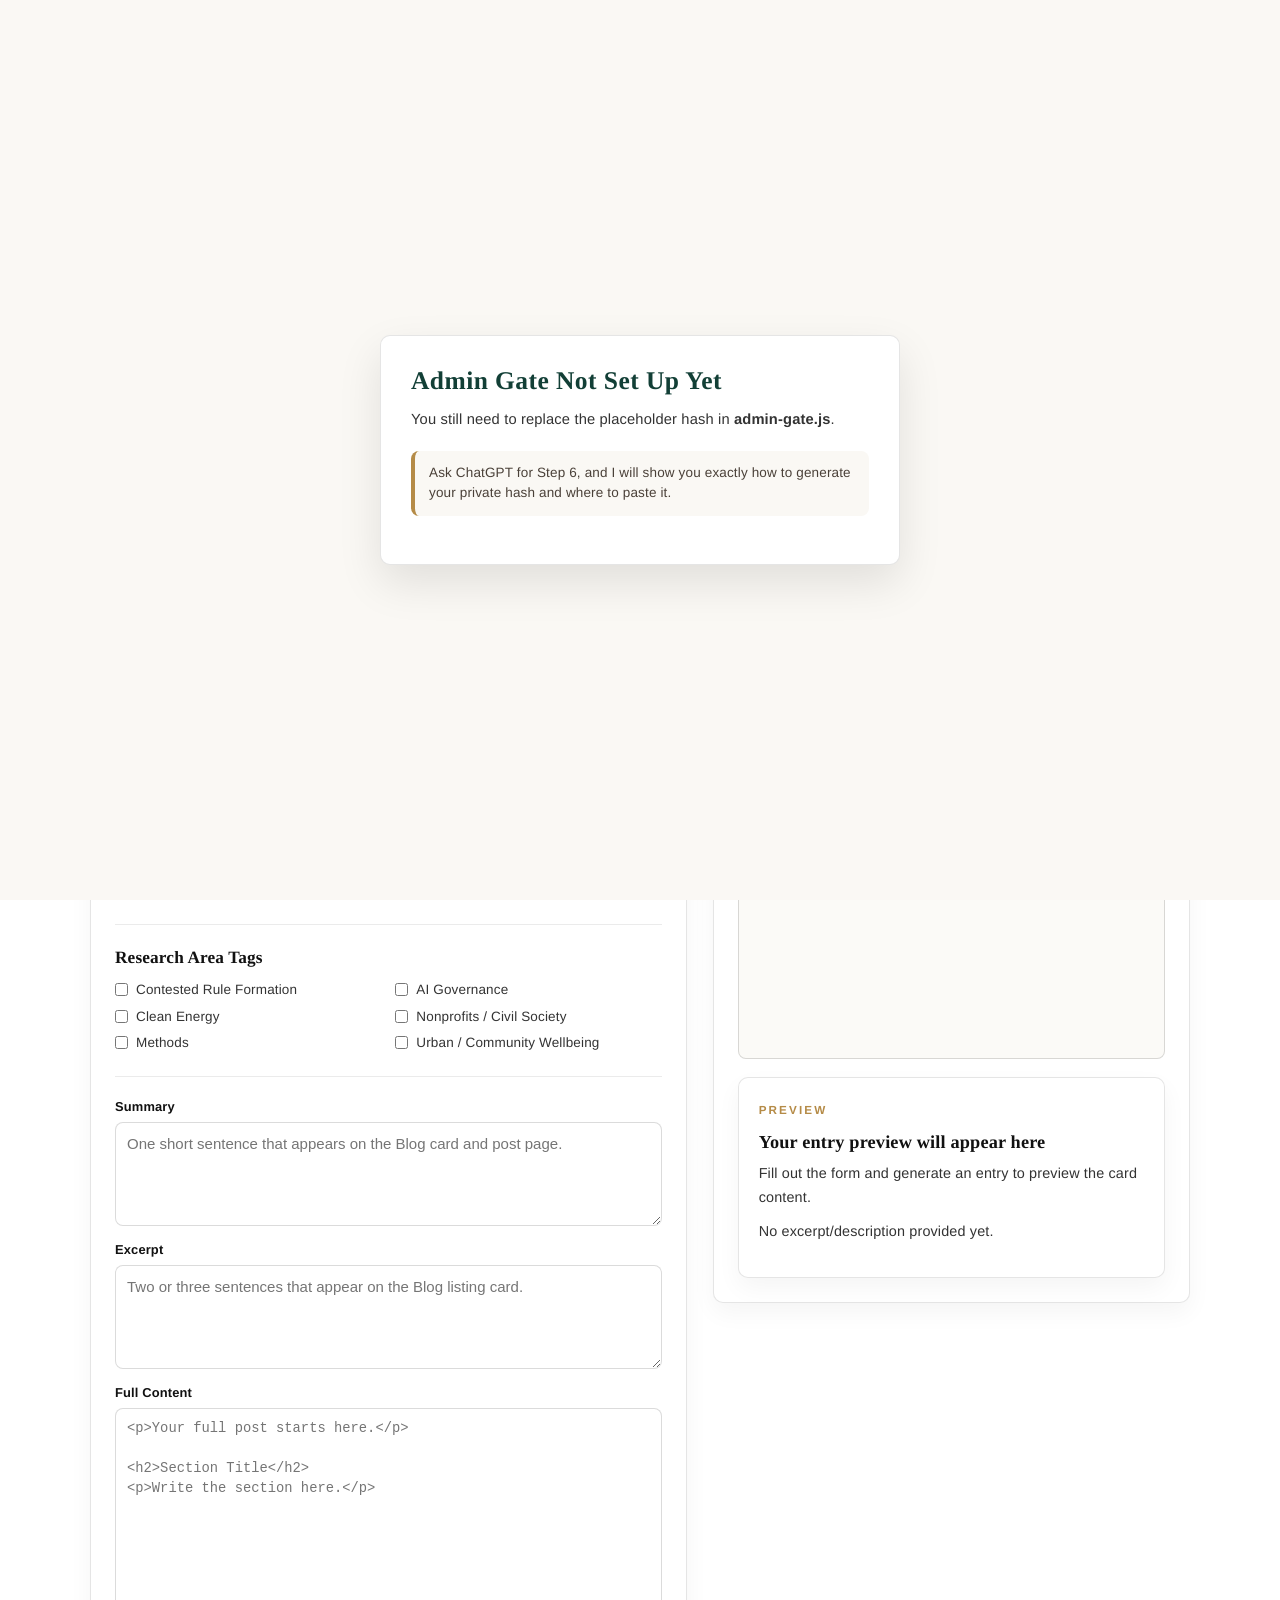
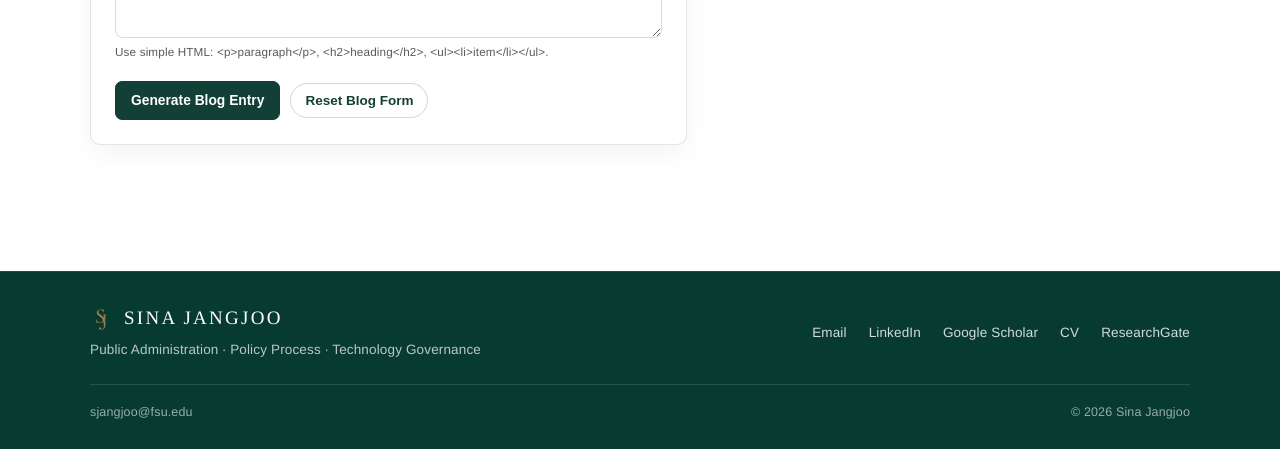
==== commit f2f7d938: "Update admin-composer.html" ====
--- a/admin-composer.html
+++ b/admin-composer.html
@@ -9,6 +9,7 @@
   <meta name="description" content="Private content composer for Sina Jangjoo website entries.">
 
   <script src="nav.js"></script>
+  <script src="admin-gate.js"></script>
 
   <link rel="icon" type="image/png" href="images/icon.png">
   <link rel="apple-touch-icon" href="images/icon.png">
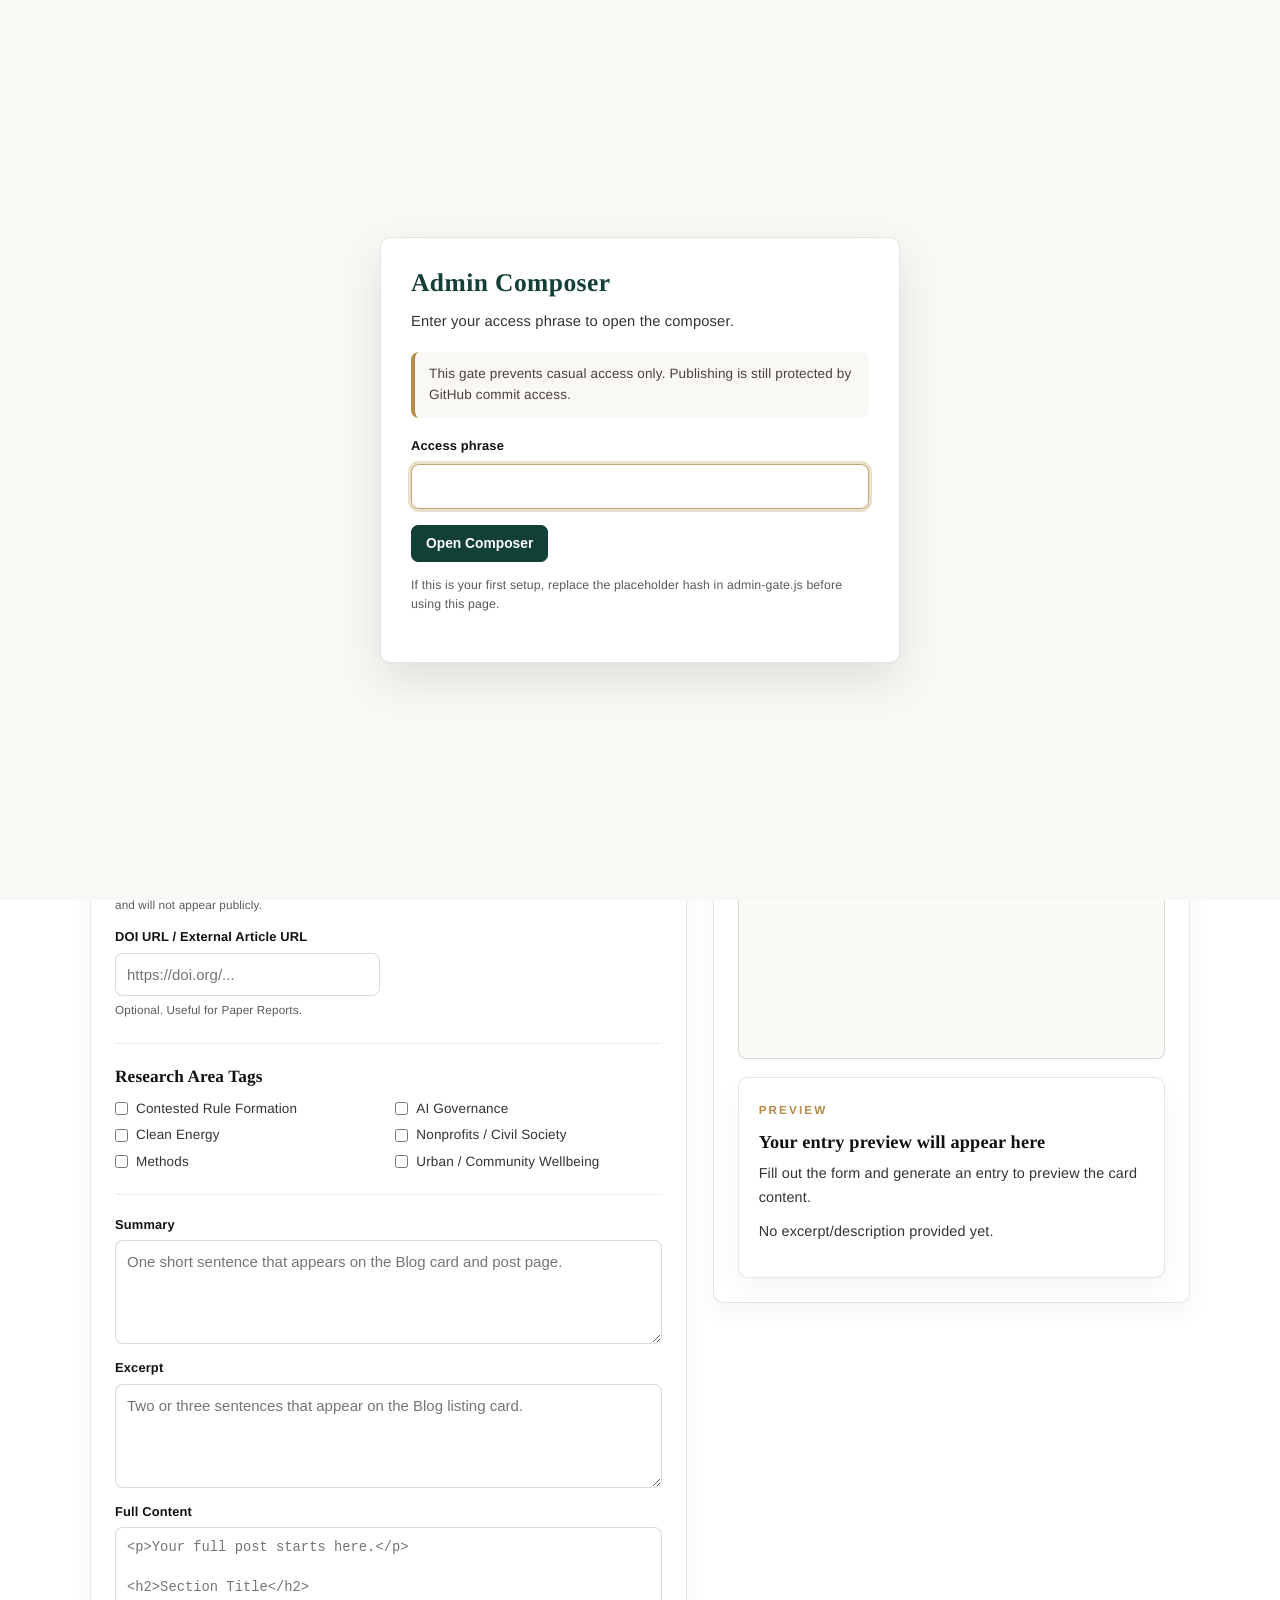
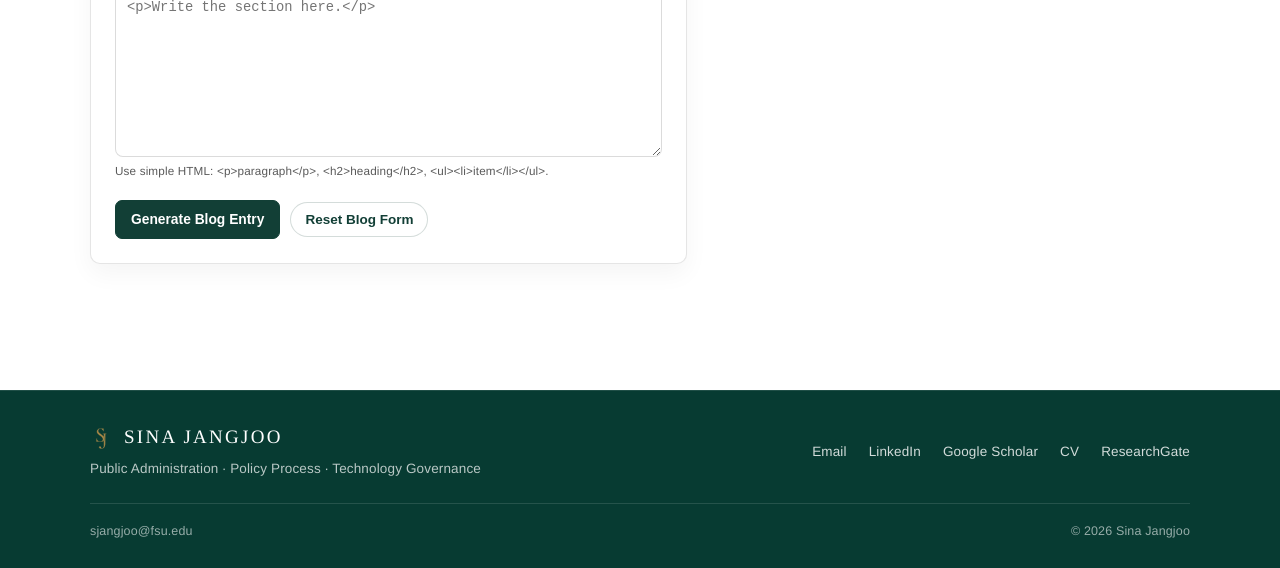
==== commit ae6e1ddf: "Update admin-composer.html" ====
--- a/admin-composer.html
+++ b/admin-composer.html
@@ -439,6 +439,15 @@
             </div>
 
             <div class="field">
+  <label for="blog-published">Visibility</label>
+  <select id="blog-published">
+    <option value="true">Published / Visible</option>
+    <option value="false">Draft / Hidden</option>
+  </select>
+  <small>Draft entries are generated with published: false and will not appear publicly.</small>
+</div>
+
+            <div class="field">
               <label for="blog-primary-area">Primary Research Area</label>
               <select id="blog-primary-area">
                 <option value="crf">Contested Rule Formation</option>
@@ -527,6 +536,15 @@
             </div>
 
             <div class="field">
+  <label for="pub-published">Visibility</label>
+  <select id="pub-published">
+    <option value="true">Published / Visible</option>
+    <option value="false">Draft / Hidden</option>
+  </select>
+  <small>Draft publications are generated with published: false and will not appear publicly.</small>
+</div>
+
+            <div class="field">
               <label for="pub-primary-area">Primary Research Area</label>
               <select id="pub-primary-area">
                 <option value="crf">Contested Rule Formation</option>
@@ -750,123 +768,143 @@
     $("copy-status").className = "status-line";
   }
 
-  function generateBlogEntry() {
-    syncPrimaryToTags("blog-primary-area", "blog-area-tags");
-
-    const title = $("blog-title").value.trim();
-    const id = $("blog-id").value.trim() || slugify(title);
-    const date = $("blog-date").value || todayString();
-    const type = $("blog-type").value;
-    const typeLabel = getSelectedOptionLabel($("blog-type"));
-    const primaryArea = $("blog-primary-area").value || "none";
-    const areas = getCheckedValues("blog-area-tags");
-    const summary = $("blog-summary").value.trim();
-    const excerpt = $("blog-excerpt").value.trim();
-    const doiUrl = $("blog-doi").value.trim();
-    const content = $("blog-content").value.trim();
-
-    const lines = [
-      "{",
-      `  id: ${jsString(id)},`,
-      `  title: ${jsString(title)},`,
-      `  date: ${jsString(date)},`,
-      `  type: ${jsString(type)},`,
-      `  typeLabel: ${jsString(typeLabel)},`,
-      `  primaryArea: ${jsString(primaryArea)},`,
-      `  areas: ${jsArray(areas)},`,
-      `  summary: ${jsString(summary)},`,
-      `  excerpt: ${jsString(excerpt)},`
-    ];
-
-    if (doiUrl) {
-      lines.push(`  doiUrl: ${jsString(doiUrl)},`);
-    }
-
-    lines.push(
-      "  content: `",
-      escapeTemplateLiteral(content || "<p>Write the full entry here.</p>"),
-      "  `",
-      "},"
-    );
-
-    setOutput(lines.join("\n"));
-    updatePreview(typeLabel, title, summary, excerpt, areas);
-  }
-
-  function generatePublicationEntry() {
-    syncPrimaryToTags("pub-primary-area", "pub-area-tags");
-
-    const title = $("pub-title").value.trim();
-    const year = $("pub-year").value.trim() || currentYear();
-    const status = $("pub-status").value;
-    const statusLabel = getSelectedOptionLabel($("pub-status"));
-    const primaryArea = $("pub-primary-area").value || "none";
-    const areas = getCheckedValues("pub-area-tags");
-    const citation = $("pub-citation").value.trim();
-    const description = $("pub-description").value.trim();
-
-    const links = [];
-
-    if ($("pub-doi").value.trim()) {
-      links.push({ label: "DOI", url: $("pub-doi").value.trim() });
-    }
-
-    if ($("pub-ssrn").value.trim()) {
-      links.push({ label: "SSRN/DOI", url: $("pub-ssrn").value.trim() });
-    }
-
-    if ($("pub-pdf").value.trim()) {
-      links.push({ label: "PDF/Article", url: $("pub-pdf").value.trim() });
-    }
-
-    if ($("pub-other-link").value.trim()) {
-      links.push({
-        label: $("pub-other-label").value.trim() || "Link",
-        url: $("pub-other-link").value.trim()
-      });
-    }
-
-    const relatedPostId = $("pub-summary-post").value.trim();
-    const relatedLabel = $("pub-summary-label").value.trim() || "Paper Report";
-
-    const linkLines = links.length
-      ? [
-          "  links: [",
-          links.map(link => {
-            return `    {\n      label: ${jsString(link.label)},\n      url: ${jsString(link.url)}\n    }`;
-          }).join(",\n"),
-          "  ],"
-        ]
-      : ["  links: [],"];
-
-    const lines = [
-      "{",
-      `  title: ${jsString(title)},`,
-      `  year: ${jsString(year)},`,
-      `  status: ${jsString(status)},`,
-      `  statusLabel: ${jsString(statusLabel)},`,
-      `  primaryArea: ${jsString(primaryArea)},`,
-      `  areas: ${jsArray(areas)},`,
-      `  citation: ${jsString(citation)},`,
-      `  description: ${jsString(description)},`,
-      ...linkLines
-    ];
-
-    if (relatedPostId) {
-      lines.push(`  summaryUrl: ${jsString("post.html?post=" + relatedPostId)},`);
-      lines.push(`  summaryLabel: ${jsString(relatedLabel)}`);
-    } else {
-      const last = lines[lines.length - 1];
-      if (last.endsWith(",")) {
-        lines[lines.length - 1] = last.slice(0, -1);
-      }
-    }
-
-    lines.push("},");
-
-    setOutput(lines.join("\n"));
-    updatePreview(statusLabel, title, citation, description, areas);
-  }
+function generateBlogEntry() {
+  syncPrimaryToTags("blog-primary-area", "blog-area-tags");
+
+  const title = $("blog-title").value.trim();
+  const id = $("blog-id").value.trim() || slugify(title);
+  const date = $("blog-date").value || todayString();
+  const type = $("blog-type").value;
+  const typeLabel = getSelectedOptionLabel($("blog-type"));
+  const isPublished = $("blog-published").value === "true";
+  const primaryArea = $("blog-primary-area").value || "none";
+  const areas = getCheckedValues("blog-area-tags");
+  const summary = $("blog-summary").value.trim();
+  const excerpt = $("blog-excerpt").value.trim();
+  const doiUrl = $("blog-doi").value.trim();
+  const content = $("blog-content").value.trim();
+
+  const lines = [
+    "{",
+    `  id: ${jsString(id)},`,
+    `  title: ${jsString(title)},`,
+    `  date: ${jsString(date)},`,
+    `  type: ${jsString(type)},`,
+    `  typeLabel: ${jsString(typeLabel)},`,
+    `  primaryArea: ${jsString(primaryArea)},`,
+    `  areas: ${jsArray(areas)},`
+  ];
+
+  if (!isPublished) {
+    lines.push("  published: false,");
+  }
+
+  lines.push(
+    `  summary: ${jsString(summary)},`,
+    `  excerpt: ${jsString(excerpt)},`
+  );
+
+  if (doiUrl) {
+    lines.push(`  doiUrl: ${jsString(doiUrl)},`);
+  }
+
+  lines.push(
+    "  content: `",
+    escapeTemplateLiteral(content || "<p>Write the full entry here.</p>"),
+    "  `",
+    "},"
+  );
+
+  setOutput(lines.join("\n"));
+
+  const previewLabel = isPublished ? typeLabel : `${typeLabel} — Draft / Hidden`;
+  updatePreview(previewLabel, title, summary, excerpt, areas);
+}
+
+function generatePublicationEntry() {
+  syncPrimaryToTags("pub-primary-area", "pub-area-tags");
+
+  const title = $("pub-title").value.trim();
+  const year = $("pub-year").value.trim() || currentYear();
+  const status = $("pub-status").value;
+  const statusLabel = getSelectedOptionLabel($("pub-status"));
+  const isPublished = $("pub-published").value === "true";
+  const primaryArea = $("pub-primary-area").value || "none";
+  const areas = getCheckedValues("pub-area-tags");
+  const citation = $("pub-citation").value.trim();
+  const description = $("pub-description").value.trim();
+
+  const links = [];
+
+  if ($("pub-doi").value.trim()) {
+    links.push({ label: "DOI", url: $("pub-doi").value.trim() });
+  }
+
+  if ($("pub-ssrn").value.trim()) {
+    links.push({ label: "SSRN/DOI", url: $("pub-ssrn").value.trim() });
+  }
+
+  if ($("pub-pdf").value.trim()) {
+    links.push({ label: "PDF/Article", url: $("pub-pdf").value.trim() });
+  }
+
+  if ($("pub-other-link").value.trim()) {
+    links.push({
+      label: $("pub-other-label").value.trim() || "Link",
+      url: $("pub-other-link").value.trim()
+    });
+  }
+
+  const relatedPostId = $("pub-summary-post").value.trim();
+  const relatedLabel = $("pub-summary-label").value.trim() || "Paper Report";
+
+  const linkLines = links.length
+    ? [
+        "  links: [",
+        links.map(link => {
+          return `    {\n      label: ${jsString(link.label)},\n      url: ${jsString(link.url)}\n    }`;
+        }).join(",\n"),
+        "  ],"
+      ]
+    : ["  links: [],"];
+
+  const lines = [
+    "{",
+    `  title: ${jsString(title)},`,
+    `  year: ${jsString(year)},`,
+    `  status: ${jsString(status)},`,
+    `  statusLabel: ${jsString(statusLabel)},`,
+    `  primaryArea: ${jsString(primaryArea)},`,
+    `  areas: ${jsArray(areas)},`
+  ];
+
+  if (!isPublished) {
+    lines.push("  published: false,");
+  }
+
+  lines.push(
+    `  citation: ${jsString(citation)},`,
+    `  description: ${jsString(description)},`,
+    ...linkLines
+  );
+
+  if (relatedPostId) {
+    lines.push(`  summaryUrl: ${jsString("post.html?post=" + relatedPostId)},`);
+    lines.push(`  summaryLabel: ${jsString(relatedLabel)}`);
+  } else {
+    const last = lines[lines.length - 1];
+    if (last.endsWith(",")) {
+      lines[lines.length - 1] = last.slice(0, -1);
+    }
+  }
+
+  lines.push("},");
+
+  setOutput(lines.join("\n"));
+
+  const previewLabel = isPublished ? statusLabel : `${statusLabel} — Draft / Hidden`;
+  updatePreview(previewLabel, title, citation, description, areas);
+}
 
   function resetBlogForm() {
     ["blog-title", "blog-id", "blog-summary", "blog-excerpt", "blog-doi", "blog-content"].forEach(id => {
@@ -875,6 +913,7 @@
 
     $("blog-date").value = todayString();
     $("blog-type").value = "research-note";
+    $("blog-published").value = "true";
     $("blog-primary-area").value = "crf";
     setCheckedValues("blog-area-tags", []);
     setOutput("Your generated entry will appear here.");
@@ -899,6 +938,7 @@
 
     $("pub-year").value = currentYear();
     $("pub-status").value = "working";
+    $("pub-published").value = "true";
     $("pub-primary-area").value = "ai";
     setCheckedValues("pub-area-tags", []);
     setOutput("Your generated entry will appear here.");
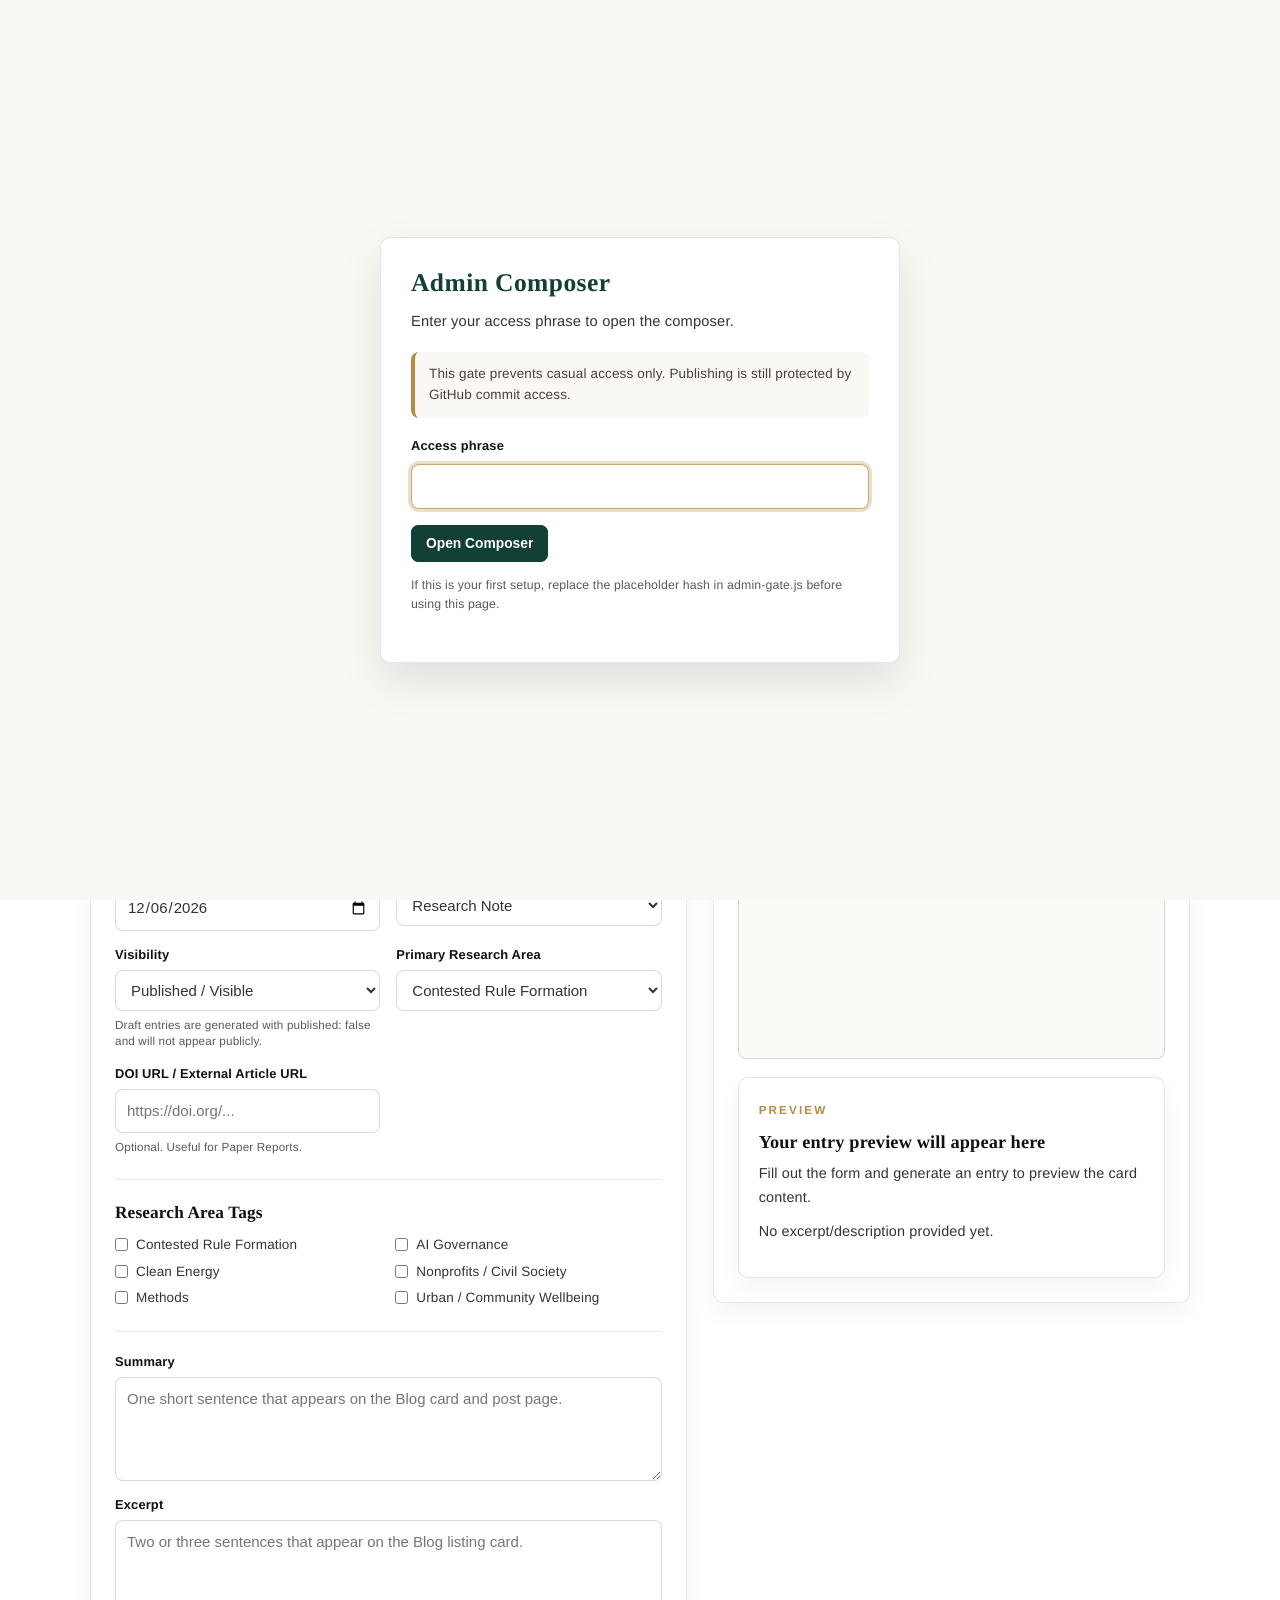
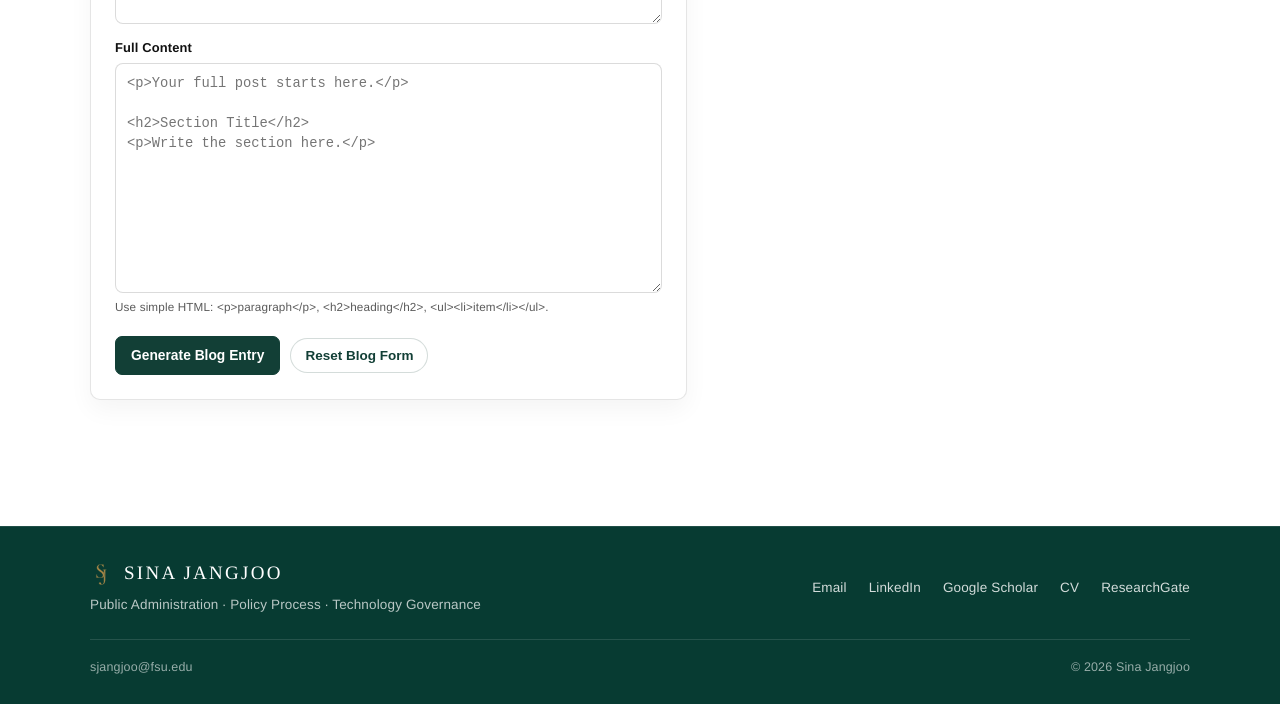
==== commit f9f05b20: "Update admin-composer.html" ====
--- a/admin-composer.html
+++ b/admin-composer.html
@@ -411,6 +411,25 @@
           <p class="status-line">Use this for research notes, commentaries, Paper Reports, and public media entries.</p>
           <div class="divider"></div>
 
+          <div class="form-block" style="margin-top: 0; padding-top: 0; border-top: 0;">
+  <h3>Edit Existing Blog Entry</h3>
+  <div class="field-grid">
+    <div class="field">
+      <label for="blog-existing-select">Load existing Blog entry</label>
+      <select id="blog-existing-select">
+        <option value="">Choose an existing Blog entry...</option>
+      </select>
+      <small>This loads the current entry into the form so you can revise it.</small>
+    </div>
+
+    <div class="field">
+      <label>&nbsp;</label>
+      <button class="small-button" type="button" id="load-blog-existing">Load Selected Blog Entry</button>
+      <small>After revising, copy the generated object and replace the old one in blog-data.js.</small>
+    </div>
+  </div>
+</div>
+
           <div class="field-grid">
             <div class="field">
               <label for="blog-title">Title</label>
@@ -513,6 +532,25 @@
           <p class="status-line">Use this for published papers, in-press papers, R&Rs, dissertation chapters, and working papers.</p>
           <div class="divider"></div>
 
+          <div class="form-block" style="margin-top: 0; padding-top: 0; border-top: 0;">
+  <h3>Edit Existing Publication Entry</h3>
+  <div class="field-grid">
+    <div class="field">
+      <label for="publication-existing-select">Load existing Publication entry</label>
+      <select id="publication-existing-select">
+        <option value="">Choose an existing Publication entry...</option>
+      </select>
+      <small>This loads the current publication into the form so you can revise it.</small>
+    </div>
+
+    <div class="field">
+      <label>&nbsp;</label>
+      <button class="small-button" type="button" id="load-publication-existing">Load Selected Publication Entry</button>
+      <small>After revising, copy the generated object and replace the old one in publication-data.js.</small>
+    </div>
+  </div>
+</div>
+
           <div class="field-grid">
             <div class="field">
               <label for="pub-title">Title</label>
@@ -662,6 +700,8 @@
 
 <site-footer></site-footer>
 <script src="site-footer.js"></script>
+<script src="blog-data.js"></script>
+<script src="publication-data.js"></script>
 
 <script>
   const areaLabels = {
@@ -910,6 +950,9 @@
     ["blog-title", "blog-id", "blog-summary", "blog-excerpt", "blog-doi", "blog-content"].forEach(id => {
       $(id).value = "";
     });
+
+    $("blog-existing-select").value = "";
+delete $("blog-id").dataset.edited;
 
     $("blog-date").value = todayString();
     $("blog-type").value = "research-note";
@@ -936,6 +979,8 @@
       $(id).value = "";
     });
 
+    $("publication-existing-select").value = "";
+
     $("pub-year").value = currentYear();
     $("pub-status").value = "working";
     $("pub-published").value = "true";
@@ -964,6 +1009,176 @@
     }
   }
 
+  function populateExistingSelectors() {
+  const blogSelect = $("blog-existing-select");
+  const publicationSelect = $("publication-existing-select");
+
+  const blogPosts = window.SJ_BLOG_POSTS || [];
+  const publications = window.SJ_PUBLICATIONS || [];
+
+  blogSelect.innerHTML = `<option value="">Choose an existing Blog entry...</option>`;
+  publicationSelect.innerHTML = `<option value="">Choose an existing Publication entry...</option>`;
+
+  blogPosts
+    .slice()
+    .sort((a, b) => String(b.date || "").localeCompare(String(a.date || "")))
+    .forEach(post => {
+      const originalIndex = blogPosts.indexOf(post);
+      const status = post.published === false ? "Draft / Hidden" : "Visible";
+      const option = document.createElement("option");
+
+      option.value = String(originalIndex);
+      option.textContent = `${post.title || "Untitled"} — ${post.date || "No date"} — ${status}`;
+
+      blogSelect.appendChild(option);
+    });
+
+  publications
+    .slice()
+    .sort((a, b) => Number(b.year || 0) - Number(a.year || 0))
+    .forEach(publication => {
+      const originalIndex = publications.indexOf(publication);
+      const status = publication.published === false ? "Draft / Hidden" : publication.statusLabel || publication.status || "No status";
+      const option = document.createElement("option");
+
+      option.value = String(originalIndex);
+      option.textContent = `${publication.title || "Untitled"} — ${publication.year || "No year"} — ${status}`;
+
+      publicationSelect.appendChild(option);
+    });
+}
+
+function loadExistingBlogEntry() {
+  const selectedIndex = $("blog-existing-select").value;
+
+  if (selectedIndex === "") {
+    $("copy-status").textContent = "Choose a Blog entry first.";
+    $("copy-status").className = "status-line bad";
+    return;
+  }
+
+  const post = (window.SJ_BLOG_POSTS || [])[Number(selectedIndex)];
+
+  if (!post) {
+    $("copy-status").textContent = "Could not load that Blog entry.";
+    $("copy-status").className = "status-line bad";
+    return;
+  }
+
+  $("blog-title").value = post.title || "";
+  $("blog-id").value = post.id || "";
+  $("blog-id").dataset.edited = "true";
+  $("blog-date").value = post.date || todayString();
+  $("blog-type").value = post.type || "research-note";
+  $("blog-published").value = post.published === false ? "false" : "true";
+  $("blog-primary-area").value = post.primaryArea || "none";
+  $("blog-summary").value = post.summary || "";
+  $("blog-excerpt").value = post.excerpt || "";
+  $("blog-doi").value = post.doiUrl || "";
+  $("blog-content").value = String(post.content || "").trim();
+
+  setCheckedValues("blog-area-tags", post.areas || []);
+
+  generateBlogEntry();
+
+  $("copy-status").textContent = "Loaded existing Blog entry. Revise it, generate again, then replace the old object in blog-data.js.";
+  $("copy-status").className = "status-line good";
+}
+
+function extractRelatedPostId(summaryUrl) {
+  const value = String(summaryUrl || "");
+
+  if (!value) return "";
+
+  const match = value.match(/[?&]post=([^&]+)/);
+
+  if (!match) return "";
+
+  try {
+    return decodeURIComponent(match[1]);
+  } catch (error) {
+    return match[1];
+  }
+}
+
+function clearPublicationLinkFields() {
+  $("pub-doi").value = "";
+  $("pub-ssrn").value = "";
+  $("pub-pdf").value = "";
+  $("pub-other-link").value = "";
+  $("pub-other-label").value = "";
+}
+
+function loadPublicationLinks(publication) {
+  clearPublicationLinkFields();
+
+  const links = publication.links || [];
+
+  links.forEach(link => {
+    const label = String(link.label || "").toLowerCase();
+    const url = String(link.url || "");
+
+    if (!url) return;
+
+    if (label.includes("ssrn")) {
+      $("pub-ssrn").value = url;
+      return;
+    }
+
+    if (label === "doi" || label.includes("doi")) {
+      $("pub-doi").value = url;
+      return;
+    }
+
+    if (label.includes("pdf") || label.includes("article")) {
+      $("pub-pdf").value = url;
+      return;
+    }
+
+    if (!$("pub-other-link").value) {
+      $("pub-other-link").value = url;
+      $("pub-other-label").value = link.label || "Link";
+    }
+  });
+}
+
+function loadExistingPublicationEntry() {
+  const selectedIndex = $("publication-existing-select").value;
+
+  if (selectedIndex === "") {
+    $("copy-status").textContent = "Choose a Publication entry first.";
+    $("copy-status").className = "status-line bad";
+    return;
+  }
+
+  const publication = (window.SJ_PUBLICATIONS || [])[Number(selectedIndex)];
+
+  if (!publication) {
+    $("copy-status").textContent = "Could not load that Publication entry.";
+    $("copy-status").className = "status-line bad";
+    return;
+  }
+
+  $("pub-title").value = publication.title || "";
+  $("pub-year").value = publication.year || currentYear();
+  $("pub-status").value = publication.status || "working";
+  $("pub-published").value = publication.published === false ? "false" : "true";
+  $("pub-primary-area").value = publication.primaryArea || "none";
+  $("pub-citation").value = publication.citation || "";
+  $("pub-description").value = publication.description || "";
+
+  setCheckedValues("pub-area-tags", publication.areas || []);
+  loadPublicationLinks(publication);
+
+  $("pub-summary-post").value = extractRelatedPostId(publication.summaryUrl);
+  $("pub-summary-label").value = publication.summaryLabel || "";
+
+  generatePublicationEntry();
+
+  $("copy-status").textContent = "Loaded existing Publication entry. Revise it, generate again, then replace the old object in publication-data.js.";
+  $("copy-status").className = "status-line good";
+}
+
   document.querySelectorAll(".tab-button").forEach(button => {
     button.addEventListener("click", () => {
       document.querySelectorAll(".tab-button").forEach(item => item.classList.remove("active"));
@@ -992,14 +1207,18 @@
     syncPrimaryToTags("pub-primary-area", "pub-area-tags");
   });
 
-  $("generate-blog").addEventListener("click", generateBlogEntry);
-  $("generate-publication").addEventListener("click", generatePublicationEntry);
-  $("reset-blog").addEventListener("click", resetBlogForm);
-  $("reset-publication").addEventListener("click", resetPublicationForm);
-  $("copy-output").addEventListener("click", copyOutput);
-
-  resetBlogForm();
-  $("pub-year").value = currentYear();
+$("generate-blog").addEventListener("click", generateBlogEntry);
+$("generate-publication").addEventListener("click", generatePublicationEntry);
+$("reset-blog").addEventListener("click", resetBlogForm);
+$("reset-publication").addEventListener("click", resetPublicationForm);
+$("copy-output").addEventListener("click", copyOutput);
+
+$("load-blog-existing").addEventListener("click", loadExistingBlogEntry);
+$("load-publication-existing").addEventListener("click", loadExistingPublicationEntry);
+
+populateExistingSelectors();
+resetBlogForm();
+resetPublicationForm();
 </script>
 
 </body>
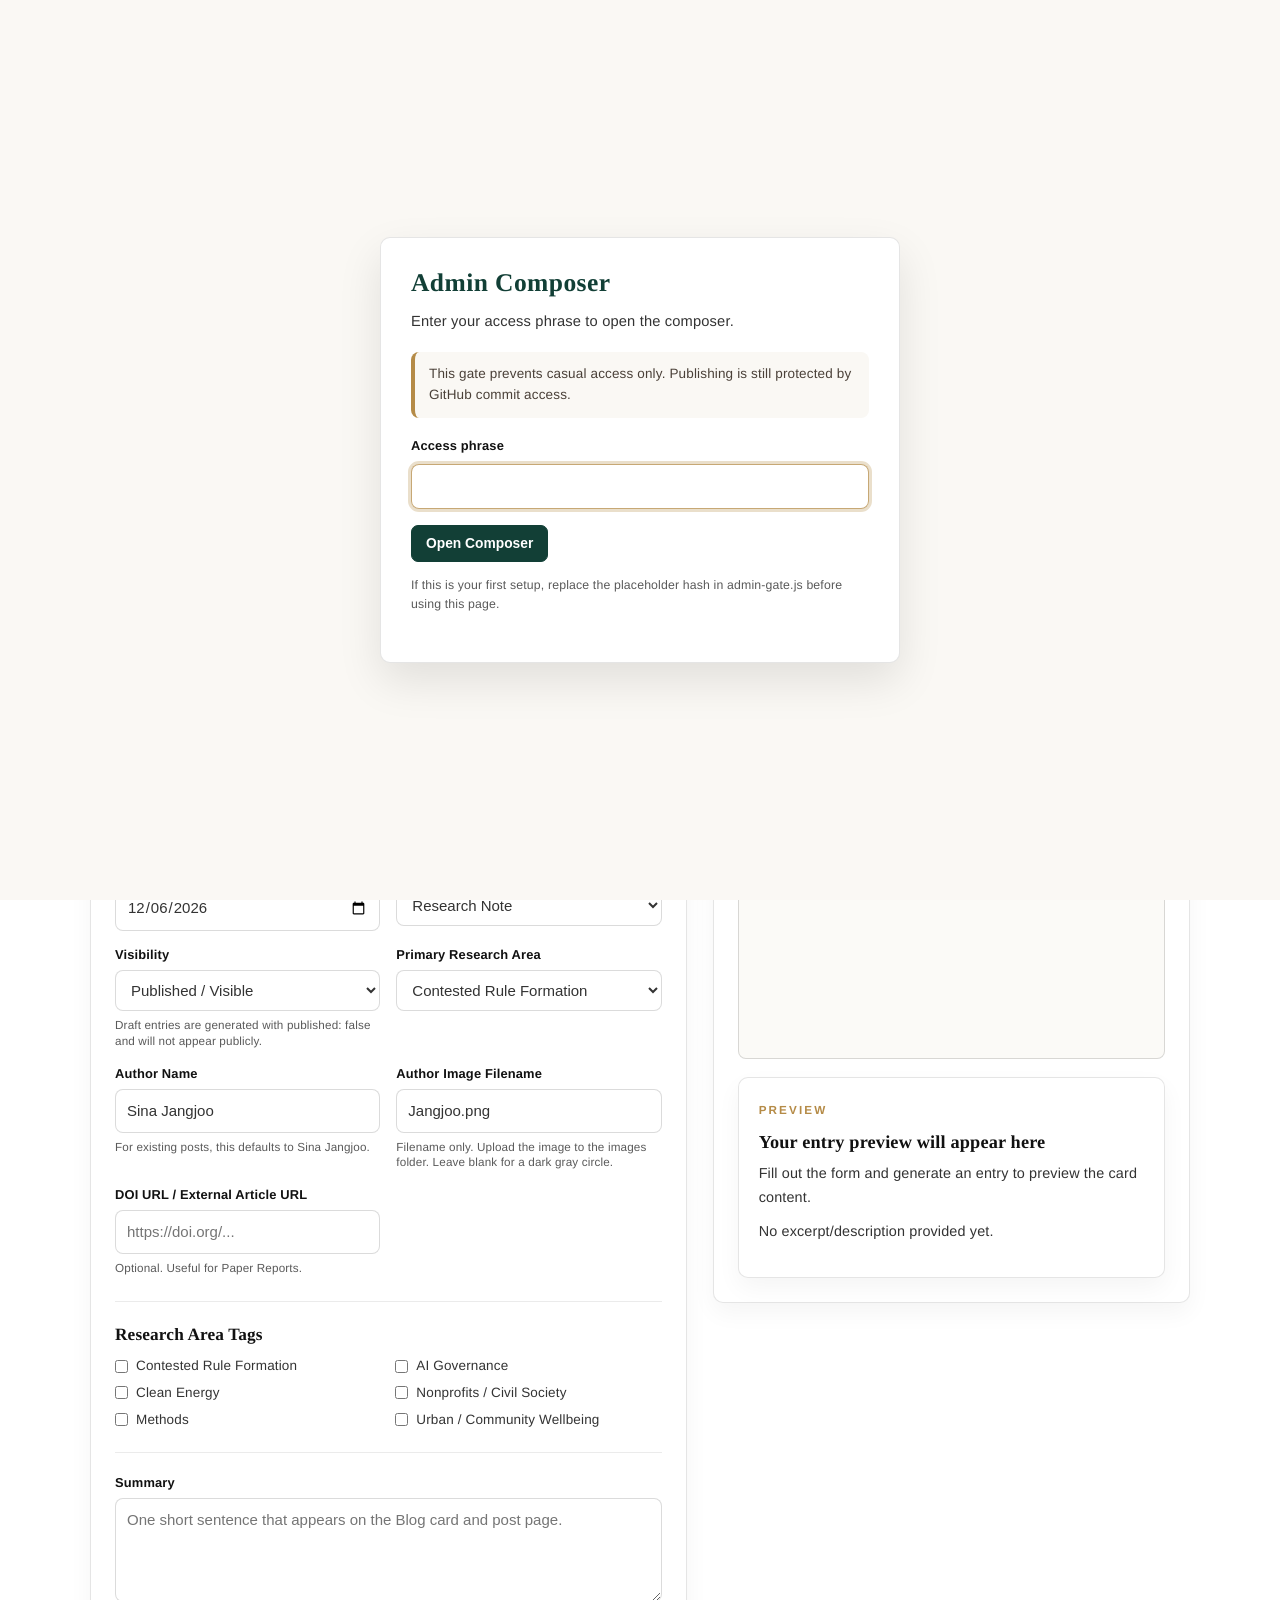
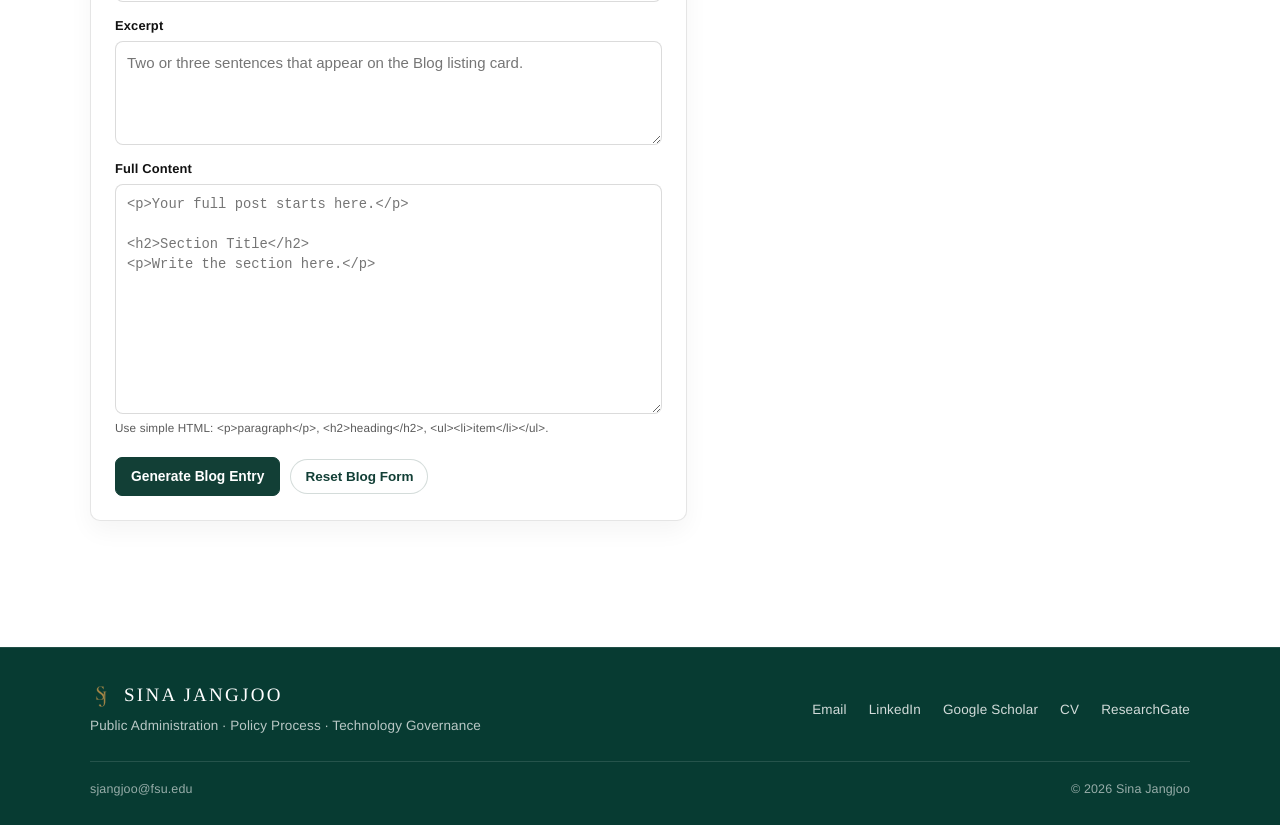
==== commit 7bc2c682: "Update admin-composer.html" ====
--- a/admin-composer.html
+++ b/admin-composer.html
@@ -315,6 +315,27 @@
       line-height: 1.65;
     }
 
+    .preview-author {
+      display: inline-flex;
+      align-items: center;
+      gap: 9px;
+      margin: 0 0 12px 0;
+      color: var(--text-muted);
+      font-size: 0.88rem;
+      font-weight: 700;
+    }
+
+    .preview-author-avatar {
+      width: 30px;
+      height: 30px;
+      border-radius: 999px;
+      border: 1px solid #d6d6d6;
+      background: #555555;
+      object-fit: cover;
+      object-position: center;
+      box-sizing: border-box;
+    }
+
     .chip-row {
       display: flex;
       flex-wrap: wrap;
@@ -412,23 +433,23 @@
           <div class="divider"></div>
 
           <div class="form-block" style="margin-top: 0; padding-top: 0; border-top: 0;">
-  <h3>Edit Existing Blog Entry</h3>
-  <div class="field-grid">
-    <div class="field">
-      <label for="blog-existing-select">Load existing Blog entry</label>
-      <select id="blog-existing-select">
-        <option value="">Choose an existing Blog entry...</option>
-      </select>
-      <small>This loads the current entry into the form so you can revise it.</small>
-    </div>
-
-    <div class="field">
-      <label>&nbsp;</label>
-      <button class="small-button" type="button" id="load-blog-existing">Load Selected Blog Entry</button>
-      <small>After revising, copy the generated object and replace the old one in blog-data.js.</small>
-    </div>
-  </div>
-</div>
+            <h3>Edit Existing Blog Entry</h3>
+            <div class="field-grid">
+              <div class="field">
+                <label for="blog-existing-select">Load existing Blog entry</label>
+                <select id="blog-existing-select">
+                  <option value="">Choose an existing Blog entry...</option>
+                </select>
+                <small>This loads the current entry into the form so you can revise it.</small>
+              </div>
+
+              <div class="field">
+                <label>&nbsp;</label>
+                <button class="small-button" type="button" id="load-blog-existing">Load Selected Blog Entry</button>
+                <small>After revising, copy the generated object and replace the old one in blog-data.js.</small>
+              </div>
+            </div>
+          </div>
 
           <div class="field-grid">
             <div class="field">
@@ -458,13 +479,13 @@
             </div>
 
             <div class="field">
-  <label for="blog-published">Visibility</label>
-  <select id="blog-published">
-    <option value="true">Published / Visible</option>
-    <option value="false">Draft / Hidden</option>
-  </select>
-  <small>Draft entries are generated with published: false and will not appear publicly.</small>
-</div>
+              <label for="blog-published">Visibility</label>
+              <select id="blog-published">
+                <option value="true">Published / Visible</option>
+                <option value="false">Draft / Hidden</option>
+              </select>
+              <small>Draft entries are generated with published: false and will not appear publicly.</small>
+            </div>
 
             <div class="field">
               <label for="blog-primary-area">Primary Research Area</label>
@@ -480,6 +501,18 @@
             </div>
 
             <div class="field">
+              <label for="blog-author-name">Author Name</label>
+              <input id="blog-author-name" type="text" placeholder="Sina Jangjoo">
+              <small>For existing posts, this defaults to Sina Jangjoo.</small>
+            </div>
+
+            <div class="field">
+              <label for="blog-author-image">Author Image Filename</label>
+              <input id="blog-author-image" type="text" placeholder="Jangjoo.png">
+              <small>Filename only. Upload the image to the images folder. Leave blank for a dark gray circle.</small>
+            </div>
+
+            <div class="field">
               <label for="blog-doi">DOI URL / External Article URL</label>
               <input id="blog-doi" type="url" placeholder="https://doi.org/...">
               <small>Optional. Useful for Paper Reports.</small>
@@ -533,23 +566,23 @@
           <div class="divider"></div>
 
           <div class="form-block" style="margin-top: 0; padding-top: 0; border-top: 0;">
-  <h3>Edit Existing Publication Entry</h3>
-  <div class="field-grid">
-    <div class="field">
-      <label for="publication-existing-select">Load existing Publication entry</label>
-      <select id="publication-existing-select">
-        <option value="">Choose an existing Publication entry...</option>
-      </select>
-      <small>This loads the current publication into the form so you can revise it.</small>
-    </div>
-
-    <div class="field">
-      <label>&nbsp;</label>
-      <button class="small-button" type="button" id="load-publication-existing">Load Selected Publication Entry</button>
-      <small>After revising, copy the generated object and replace the old one in publication-data.js.</small>
-    </div>
-  </div>
-</div>
+            <h3>Edit Existing Publication Entry</h3>
+            <div class="field-grid">
+              <div class="field">
+                <label for="publication-existing-select">Load existing Publication entry</label>
+                <select id="publication-existing-select">
+                  <option value="">Choose an existing Publication entry...</option>
+                </select>
+                <small>This loads the current publication into the form so you can revise it.</small>
+              </div>
+
+              <div class="field">
+                <label>&nbsp;</label>
+                <button class="small-button" type="button" id="load-publication-existing">Load Selected Publication Entry</button>
+                <small>After revising, copy the generated object and replace the old one in publication-data.js.</small>
+              </div>
+            </div>
+          </div>
 
           <div class="field-grid">
             <div class="field">
@@ -574,13 +607,13 @@
             </div>
 
             <div class="field">
-  <label for="pub-published">Visibility</label>
-  <select id="pub-published">
-    <option value="true">Published / Visible</option>
-    <option value="false">Draft / Hidden</option>
-  </select>
-  <small>Draft publications are generated with published: false and will not appear publicly.</small>
-</div>
+              <label for="pub-published">Visibility</label>
+              <select id="pub-published">
+                <option value="true">Published / Visible</option>
+                <option value="false">Draft / Hidden</option>
+              </select>
+              <small>Draft publications are generated with published: false and will not appear publicly.</small>
+            </div>
 
             <div class="field">
               <label for="pub-primary-area">Primary Research Area</label>
@@ -718,6 +751,25 @@
     return document.getElementById(id);
   }
 
+  function getDefaultBlogAuthor() {
+    return {
+      name: (window.SJ_BLOG_DEFAULT_AUTHOR && window.SJ_BLOG_DEFAULT_AUTHOR.name) || "Sina Jangjoo",
+      image: (window.SJ_BLOG_DEFAULT_AUTHOR && window.SJ_BLOG_DEFAULT_AUTHOR.image) || "Jangjoo.png"
+    };
+  }
+
+  function cleanImageFileName(value) {
+    const raw = String(value || "").trim();
+
+    if (!raw) return "";
+
+    return raw
+      .replace(/^images[\\/]+/i, "")
+      .split(/[\\/]/)
+      .pop()
+      .trim();
+  }
+
   function getSelectedOptionLabel(selectEl) {
     const option = selectEl.options[selectEl.selectedIndex];
     return option ? option.dataset.label || option.textContent.trim() : "";
@@ -754,7 +806,7 @@
   }
 
   function setCheckedValues(containerId, values) {
-    const valueSet = new Set(values);
+    const valueSet = new Set(values || []);
     document.querySelectorAll(`#${containerId} input[type="checkbox"]`).forEach(input => {
       input.checked = valueSet.has(input.value);
     });
@@ -777,20 +829,6 @@
 
   function currentYear() {
     return String(new Date().getFullYear());
-  }
-
-  function updatePreview(type, title, subtitle, body, tags) {
-    const preview = $("preview-card");
-
-    preview.innerHTML = `
-      <span class="preview-type">${type || "Preview"}</span>
-      <h3>${escapeHTML(title || "Untitled entry")}</h3>
-      <p>${escapeHTML(subtitle || "No summary/citation provided yet.")}</p>
-      <p>${escapeHTML(body || "No excerpt/description provided yet.")}</p>
-      <div class="chip-row">
-        ${(tags || []).map(tag => `<span class="chip">${escapeHTML(areaLabels[tag] || tag)}</span>`).join("")}
-      </div>
-    `;
   }
 
   function escapeHTML(value) {
@@ -802,165 +840,210 @@
       .replaceAll("'", "&#039;");
   }
 
+  function updatePreview(type, title, subtitle, body, tags, authorName = "", authorImage = "") {
+    const preview = $("preview-card");
+    const cleanImage = cleanImageFileName(authorImage);
+    const authorBlock = authorName || cleanImage
+      ? `
+        <div class="preview-author">
+          ${
+            cleanImage
+              ? `<img class="preview-author-avatar" src="images/${escapeHTML(cleanImage)}" alt="${escapeHTML(authorName || "Author")}" onerror="this.style.display='none'; this.nextElementSibling.style.display='inline-block';"><span class="preview-author-avatar" aria-hidden="true" style="display:none;"></span>`
+              : `<span class="preview-author-avatar" aria-hidden="true"></span>`
+          }
+          <span>${escapeHTML(authorName || "Author")}</span>
+        </div>
+      `
+      : "";
+
+    preview.innerHTML = `
+      <span class="preview-type">${escapeHTML(type || "Preview")}</span>
+      <h3>${escapeHTML(title || "Untitled entry")}</h3>
+      ${authorBlock}
+      <p>${escapeHTML(subtitle || "No summary/citation provided yet.")}</p>
+      <p>${escapeHTML(body || "No excerpt/description provided yet.")}</p>
+      <div class="chip-row">
+        ${(tags || []).map(tag => `<span class="chip">${escapeHTML(areaLabels[tag] || tag)}</span>`).join("")}
+      </div>
+    `;
+  }
+
   function setOutput(value) {
     $("output-box").textContent = value;
     $("copy-status").textContent = "";
     $("copy-status").className = "status-line";
   }
 
-function generateBlogEntry() {
-  syncPrimaryToTags("blog-primary-area", "blog-area-tags");
-
-  const title = $("blog-title").value.trim();
-  const id = $("blog-id").value.trim() || slugify(title);
-  const date = $("blog-date").value || todayString();
-  const type = $("blog-type").value;
-  const typeLabel = getSelectedOptionLabel($("blog-type"));
-  const isPublished = $("blog-published").value === "true";
-  const primaryArea = $("blog-primary-area").value || "none";
-  const areas = getCheckedValues("blog-area-tags");
-  const summary = $("blog-summary").value.trim();
-  const excerpt = $("blog-excerpt").value.trim();
-  const doiUrl = $("blog-doi").value.trim();
-  const content = $("blog-content").value.trim();
-
-  const lines = [
-    "{",
-    `  id: ${jsString(id)},`,
-    `  title: ${jsString(title)},`,
-    `  date: ${jsString(date)},`,
-    `  type: ${jsString(type)},`,
-    `  typeLabel: ${jsString(typeLabel)},`,
-    `  primaryArea: ${jsString(primaryArea)},`,
-    `  areas: ${jsArray(areas)},`
-  ];
-
-  if (!isPublished) {
-    lines.push("  published: false,");
-  }
-
-  lines.push(
-    `  summary: ${jsString(summary)},`,
-    `  excerpt: ${jsString(excerpt)},`
-  );
-
-  if (doiUrl) {
-    lines.push(`  doiUrl: ${jsString(doiUrl)},`);
-  }
-
-  lines.push(
-    "  content: `",
-    escapeTemplateLiteral(content || "<p>Write the full entry here.</p>"),
-    "  `",
-    "},"
-  );
-
-  setOutput(lines.join("\n"));
-
-  const previewLabel = isPublished ? typeLabel : `${typeLabel} — Draft / Hidden`;
-  updatePreview(previewLabel, title, summary, excerpt, areas);
-}
-
-function generatePublicationEntry() {
-  syncPrimaryToTags("pub-primary-area", "pub-area-tags");
-
-  const title = $("pub-title").value.trim();
-  const year = $("pub-year").value.trim() || currentYear();
-  const status = $("pub-status").value;
-  const statusLabel = getSelectedOptionLabel($("pub-status"));
-  const isPublished = $("pub-published").value === "true";
-  const primaryArea = $("pub-primary-area").value || "none";
-  const areas = getCheckedValues("pub-area-tags");
-  const citation = $("pub-citation").value.trim();
-  const description = $("pub-description").value.trim();
-
-  const links = [];
-
-  if ($("pub-doi").value.trim()) {
-    links.push({ label: "DOI", url: $("pub-doi").value.trim() });
-  }
-
-  if ($("pub-ssrn").value.trim()) {
-    links.push({ label: "SSRN/DOI", url: $("pub-ssrn").value.trim() });
-  }
-
-  if ($("pub-pdf").value.trim()) {
-    links.push({ label: "PDF/Article", url: $("pub-pdf").value.trim() });
-  }
-
-  if ($("pub-other-link").value.trim()) {
-    links.push({
-      label: $("pub-other-label").value.trim() || "Link",
-      url: $("pub-other-link").value.trim()
-    });
-  }
-
-  const relatedPostId = $("pub-summary-post").value.trim();
-  const relatedLabel = $("pub-summary-label").value.trim() || "Paper Report";
-
-  const linkLines = links.length
-    ? [
-        "  links: [",
-        links.map(link => {
-          return `    {\n      label: ${jsString(link.label)},\n      url: ${jsString(link.url)}\n    }`;
-        }).join(",\n"),
-        "  ],"
-      ]
-    : ["  links: [],"];
-
-  const lines = [
-    "{",
-    `  title: ${jsString(title)},`,
-    `  year: ${jsString(year)},`,
-    `  status: ${jsString(status)},`,
-    `  statusLabel: ${jsString(statusLabel)},`,
-    `  primaryArea: ${jsString(primaryArea)},`,
-    `  areas: ${jsArray(areas)},`
-  ];
-
-  if (!isPublished) {
-    lines.push("  published: false,");
-  }
-
-  lines.push(
-    `  citation: ${jsString(citation)},`,
-    `  description: ${jsString(description)},`,
-    ...linkLines
-  );
-
-  if (relatedPostId) {
-    lines.push(`  summaryUrl: ${jsString("post.html?post=" + relatedPostId)},`);
-    lines.push(`  summaryLabel: ${jsString(relatedLabel)}`);
-  } else {
-    const last = lines[lines.length - 1];
-    if (last.endsWith(",")) {
-      lines[lines.length - 1] = last.slice(0, -1);
-    }
-  }
-
-  lines.push("},");
-
-  setOutput(lines.join("\n"));
-
-  const previewLabel = isPublished ? statusLabel : `${statusLabel} — Draft / Hidden`;
-  updatePreview(previewLabel, title, citation, description, areas);
-}
+  function generateBlogEntry() {
+    syncPrimaryToTags("blog-primary-area", "blog-area-tags");
+
+    const defaultAuthor = getDefaultBlogAuthor();
+    const title = $("blog-title").value.trim();
+    const id = $("blog-id").value.trim() || slugify(title);
+    const date = $("blog-date").value || todayString();
+    const type = $("blog-type").value;
+    const typeLabel = getSelectedOptionLabel($("blog-type"));
+    const isPublished = $("blog-published").value === "true";
+    const primaryArea = $("blog-primary-area").value || "none";
+    const areas = getCheckedValues("blog-area-tags");
+    const authorName = $("blog-author-name").value.trim() || defaultAuthor.name;
+    const authorImage = cleanImageFileName($("blog-author-image").value);
+    const summary = $("blog-summary").value.trim();
+    const excerpt = $("blog-excerpt").value.trim();
+    const doiUrl = $("blog-doi").value.trim();
+    const content = $("blog-content").value.trim();
+
+    const lines = [
+      "{",
+      `  id: ${jsString(id)},`,
+      `  title: ${jsString(title)},`,
+      `  date: ${jsString(date)},`,
+      `  type: ${jsString(type)},`,
+      `  typeLabel: ${jsString(typeLabel)},`,
+      `  primaryArea: ${jsString(primaryArea)},`,
+      `  areas: ${jsArray(areas)},`,
+      `  authorName: ${jsString(authorName)},`,
+      `  authorImage: ${jsString(authorImage)},`
+    ];
+
+    if (!isPublished) {
+      lines.push("  published: false,");
+    }
+
+    lines.push(
+      `  summary: ${jsString(summary)},`,
+      `  excerpt: ${jsString(excerpt)},`
+    );
+
+    if (doiUrl) {
+      lines.push(`  doiUrl: ${jsString(doiUrl)},`);
+    }
+
+    lines.push(
+      "  content: `",
+      escapeTemplateLiteral(content || "<p>Write the full entry here.</p>"),
+      "  `",
+      "},"
+    );
+
+    setOutput(lines.join("\n"));
+
+    const previewLabel = isPublished ? typeLabel : `${typeLabel} — Draft / Hidden`;
+    updatePreview(previewLabel, title, summary, excerpt, areas, authorName, authorImage);
+  }
+
+  function generatePublicationEntry() {
+    syncPrimaryToTags("pub-primary-area", "pub-area-tags");
+
+    const title = $("pub-title").value.trim();
+    const year = $("pub-year").value.trim() || currentYear();
+    const status = $("pub-status").value;
+    const statusLabel = getSelectedOptionLabel($("pub-status"));
+    const isPublished = $("pub-published").value === "true";
+    const primaryArea = $("pub-primary-area").value || "none";
+    const areas = getCheckedValues("pub-area-tags");
+    const citation = $("pub-citation").value.trim();
+    const description = $("pub-description").value.trim();
+
+    const links = [];
+
+    if ($("pub-doi").value.trim()) {
+      links.push({ label: "DOI", url: $("pub-doi").value.trim() });
+    }
+
+    if ($("pub-ssrn").value.trim()) {
+      links.push({ label: "SSRN/DOI", url: $("pub-ssrn").value.trim() });
+    }
+
+    if ($("pub-pdf").value.trim()) {
+      links.push({ label: "PDF/Article", url: $("pub-pdf").value.trim() });
+    }
+
+    if ($("pub-other-link").value.trim()) {
+      links.push({
+        label: $("pub-other-label").value.trim() || "Link",
+        url: $("pub-other-link").value.trim()
+      });
+    }
+
+    const relatedPostId = $("pub-summary-post").value.trim();
+    const relatedLabel = $("pub-summary-label").value.trim() || "Paper Report";
+
+    const linkLines = links.length
+      ? [
+          "  links: [",
+          links.map(link => {
+            return `    {\n      label: ${jsString(link.label)},\n      url: ${jsString(link.url)}\n    }`;
+          }).join(",\n"),
+          "  ],"
+        ]
+      : ["  links: [],"];
+
+    const lines = [
+      "{",
+      `  title: ${jsString(title)},`,
+      `  year: ${jsString(year)},`,
+      `  status: ${jsString(status)},`,
+      `  statusLabel: ${jsString(statusLabel)},`,
+      `  primaryArea: ${jsString(primaryArea)},`,
+      `  areas: ${jsArray(areas)},`
+    ];
+
+    if (!isPublished) {
+      lines.push("  published: false,");
+    }
+
+    lines.push(
+      `  citation: ${jsString(citation)},`,
+      `  description: ${jsString(description)},`,
+      ...linkLines
+    );
+
+    if (relatedPostId) {
+      lines.push(`  summaryUrl: ${jsString("post.html?post=" + relatedPostId)},`);
+      lines.push(`  summaryLabel: ${jsString(relatedLabel)}`);
+    } else {
+      const last = lines[lines.length - 1];
+      if (last.endsWith(",")) {
+        lines[lines.length - 1] = last.slice(0, -1);
+      }
+    }
+
+    lines.push("},");
+
+    setOutput(lines.join("\n"));
+
+    const previewLabel = isPublished ? statusLabel : `${statusLabel} — Draft / Hidden`;
+    updatePreview(previewLabel, title, citation, description, areas);
+  }
 
   function resetBlogForm() {
-    ["blog-title", "blog-id", "blog-summary", "blog-excerpt", "blog-doi", "blog-content"].forEach(id => {
+    const defaultAuthor = getDefaultBlogAuthor();
+
+    [
+      "blog-title",
+      "blog-id",
+      "blog-summary",
+      "blog-excerpt",
+      "blog-doi",
+      "blog-content"
+    ].forEach(id => {
       $(id).value = "";
     });
 
     $("blog-existing-select").value = "";
-delete $("blog-id").dataset.edited;
+    delete $("blog-id").dataset.edited;
 
     $("blog-date").value = todayString();
     $("blog-type").value = "research-note";
     $("blog-published").value = "true";
     $("blog-primary-area").value = "crf";
+    $("blog-author-name").value = defaultAuthor.name;
+    $("blog-author-image").value = defaultAuthor.image;
+
     setCheckedValues("blog-area-tags", []);
     setOutput("Your generated entry will appear here.");
-    updatePreview("Preview", "Your entry preview will appear here", "Fill out the form and generate an entry to preview the card content.", "", []);
+    updatePreview("Preview", "Your entry preview will appear here", "Fill out the form and generate an entry to preview the card content.", "", [], defaultAuthor.name, defaultAuthor.image);
   }
 
   function resetPublicationForm() {
@@ -1010,174 +1093,177 @@
   }
 
   function populateExistingSelectors() {
-  const blogSelect = $("blog-existing-select");
-  const publicationSelect = $("publication-existing-select");
-
-  const blogPosts = window.SJ_BLOG_POSTS || [];
-  const publications = window.SJ_PUBLICATIONS || [];
-
-  blogSelect.innerHTML = `<option value="">Choose an existing Blog entry...</option>`;
-  publicationSelect.innerHTML = `<option value="">Choose an existing Publication entry...</option>`;
-
-  blogPosts
-    .slice()
-    .sort((a, b) => String(b.date || "").localeCompare(String(a.date || "")))
-    .forEach(post => {
-      const originalIndex = blogPosts.indexOf(post);
-      const status = post.published === false ? "Draft / Hidden" : "Visible";
-      const option = document.createElement("option");
-
-      option.value = String(originalIndex);
-      option.textContent = `${post.title || "Untitled"} — ${post.date || "No date"} — ${status}`;
-
-      blogSelect.appendChild(option);
+    const blogSelect = $("blog-existing-select");
+    const publicationSelect = $("publication-existing-select");
+
+    const blogPosts = window.SJ_BLOG_POSTS || [];
+    const publications = window.SJ_PUBLICATIONS || [];
+
+    blogSelect.innerHTML = `<option value="">Choose an existing Blog entry...</option>`;
+    publicationSelect.innerHTML = `<option value="">Choose an existing Publication entry...</option>`;
+
+    blogPosts
+      .slice()
+      .sort((a, b) => String(b.date || "").localeCompare(String(a.date || "")))
+      .forEach(post => {
+        const originalIndex = blogPosts.indexOf(post);
+        const status = post.published === false ? "Draft / Hidden" : "Visible";
+        const option = document.createElement("option");
+
+        option.value = String(originalIndex);
+        option.textContent = `${post.title || "Untitled"} — ${post.date || "No date"} — ${status}`;
+
+        blogSelect.appendChild(option);
+      });
+
+    publications
+      .slice()
+      .sort((a, b) => Number(b.year || 0) - Number(a.year || 0))
+      .forEach(publication => {
+        const originalIndex = publications.indexOf(publication);
+        const status = publication.published === false ? "Draft / Hidden" : publication.statusLabel || publication.status || "No status";
+        const option = document.createElement("option");
+
+        option.value = String(originalIndex);
+        option.textContent = `${publication.title || "Untitled"} — ${publication.year || "No year"} — ${status}`;
+
+        publicationSelect.appendChild(option);
+      });
+  }
+
+  function loadExistingBlogEntry() {
+    const selectedIndex = $("blog-existing-select").value;
+
+    if (selectedIndex === "") {
+      $("copy-status").textContent = "Choose a Blog entry first.";
+      $("copy-status").className = "status-line bad";
+      return;
+    }
+
+    const defaultAuthor = getDefaultBlogAuthor();
+    const post = (window.SJ_BLOG_POSTS || [])[Number(selectedIndex)];
+
+    if (!post) {
+      $("copy-status").textContent = "Could not load that Blog entry.";
+      $("copy-status").className = "status-line bad";
+      return;
+    }
+
+    $("blog-title").value = post.title || "";
+    $("blog-id").value = post.id || "";
+    $("blog-id").dataset.edited = "true";
+    $("blog-date").value = post.date || todayString();
+    $("blog-type").value = post.type || "research-note";
+    $("blog-published").value = post.published === false ? "false" : "true";
+    $("blog-primary-area").value = post.primaryArea || "none";
+    $("blog-author-name").value = post.authorName || defaultAuthor.name;
+    $("blog-author-image").value = cleanImageFileName(post.authorImage || defaultAuthor.image);
+    $("blog-summary").value = post.summary || "";
+    $("blog-excerpt").value = post.excerpt || "";
+    $("blog-doi").value = post.doiUrl || "";
+    $("blog-content").value = String(post.content || "").trim();
+
+    setCheckedValues("blog-area-tags", post.areas || []);
+
+    generateBlogEntry();
+
+    $("copy-status").textContent = "Loaded existing Blog entry. Revise it, generate again, then replace the old object in blog-data.js.";
+    $("copy-status").className = "status-line good";
+  }
+
+  function extractRelatedPostId(summaryUrl) {
+    const value = String(summaryUrl || "");
+
+    if (!value) return "";
+
+    const match = value.match(/[?&]post=([^&]+)/);
+
+    if (!match) return "";
+
+    try {
+      return decodeURIComponent(match[1]);
+    } catch (error) {
+      return match[1];
+    }
+  }
+
+  function clearPublicationLinkFields() {
+    $("pub-doi").value = "";
+    $("pub-ssrn").value = "";
+    $("pub-pdf").value = "";
+    $("pub-other-link").value = "";
+    $("pub-other-label").value = "";
+  }
+
+  function loadPublicationLinks(publication) {
+    clearPublicationLinkFields();
+
+    const links = publication.links || [];
+
+    links.forEach(link => {
+      const label = String(link.label || "").toLowerCase();
+      const url = String(link.url || "");
+
+      if (!url) return;
+
+      if (label.includes("ssrn")) {
+        $("pub-ssrn").value = url;
+        return;
+      }
+
+      if (label === "doi" || label.includes("doi")) {
+        $("pub-doi").value = url;
+        return;
+      }
+
+      if (label.includes("pdf") || label.includes("article")) {
+        $("pub-pdf").value = url;
+        return;
+      }
+
+      if (!$("pub-other-link").value) {
+        $("pub-other-link").value = url;
+        $("pub-other-label").value = link.label || "Link";
+      }
     });
-
-  publications
-    .slice()
-    .sort((a, b) => Number(b.year || 0) - Number(a.year || 0))
-    .forEach(publication => {
-      const originalIndex = publications.indexOf(publication);
-      const status = publication.published === false ? "Draft / Hidden" : publication.statusLabel || publication.status || "No status";
-      const option = document.createElement("option");
-
-      option.value = String(originalIndex);
-      option.textContent = `${publication.title || "Untitled"} — ${publication.year || "No year"} — ${status}`;
-
-      publicationSelect.appendChild(option);
-    });
-}
-
-function loadExistingBlogEntry() {
-  const selectedIndex = $("blog-existing-select").value;
-
-  if (selectedIndex === "") {
-    $("copy-status").textContent = "Choose a Blog entry first.";
-    $("copy-status").className = "status-line bad";
-    return;
-  }
-
-  const post = (window.SJ_BLOG_POSTS || [])[Number(selectedIndex)];
-
-  if (!post) {
-    $("copy-status").textContent = "Could not load that Blog entry.";
-    $("copy-status").className = "status-line bad";
-    return;
-  }
-
-  $("blog-title").value = post.title || "";
-  $("blog-id").value = post.id || "";
-  $("blog-id").dataset.edited = "true";
-  $("blog-date").value = post.date || todayString();
-  $("blog-type").value = post.type || "research-note";
-  $("blog-published").value = post.published === false ? "false" : "true";
-  $("blog-primary-area").value = post.primaryArea || "none";
-  $("blog-summary").value = post.summary || "";
-  $("blog-excerpt").value = post.excerpt || "";
-  $("blog-doi").value = post.doiUrl || "";
-  $("blog-content").value = String(post.content || "").trim();
-
-  setCheckedValues("blog-area-tags", post.areas || []);
-
-  generateBlogEntry();
-
-  $("copy-status").textContent = "Loaded existing Blog entry. Revise it, generate again, then replace the old object in blog-data.js.";
-  $("copy-status").className = "status-line good";
-}
-
-function extractRelatedPostId(summaryUrl) {
-  const value = String(summaryUrl || "");
-
-  if (!value) return "";
-
-  const match = value.match(/[?&]post=([^&]+)/);
-
-  if (!match) return "";
-
-  try {
-    return decodeURIComponent(match[1]);
-  } catch (error) {
-    return match[1];
-  }
-}
-
-function clearPublicationLinkFields() {
-  $("pub-doi").value = "";
-  $("pub-ssrn").value = "";
-  $("pub-pdf").value = "";
-  $("pub-other-link").value = "";
-  $("pub-other-label").value = "";
-}
-
-function loadPublicationLinks(publication) {
-  clearPublicationLinkFields();
-
-  const links = publication.links || [];
-
-  links.forEach(link => {
-    const label = String(link.label || "").toLowerCase();
-    const url = String(link.url || "");
-
-    if (!url) return;
-
-    if (label.includes("ssrn")) {
-      $("pub-ssrn").value = url;
+  }
+
+  function loadExistingPublicationEntry() {
+    const selectedIndex = $("publication-existing-select").value;
+
+    if (selectedIndex === "") {
+      $("copy-status").textContent = "Choose a Publication entry first.";
+      $("copy-status").className = "status-line bad";
       return;
     }
 
-    if (label === "doi" || label.includes("doi")) {
-      $("pub-doi").value = url;
+    const publication = (window.SJ_PUBLICATIONS || [])[Number(selectedIndex)];
+
+    if (!publication) {
+      $("copy-status").textContent = "Could not load that Publication entry.";
+      $("copy-status").className = "status-line bad";
       return;
     }
 
-    if (label.includes("pdf") || label.includes("article")) {
-      $("pub-pdf").value = url;
-      return;
-    }
-
-    if (!$("pub-other-link").value) {
-      $("pub-other-link").value = url;
-      $("pub-other-label").value = link.label || "Link";
-    }
-  });
-}
-
-function loadExistingPublicationEntry() {
-  const selectedIndex = $("publication-existing-select").value;
-
-  if (selectedIndex === "") {
-    $("copy-status").textContent = "Choose a Publication entry first.";
-    $("copy-status").className = "status-line bad";
-    return;
-  }
-
-  const publication = (window.SJ_PUBLICATIONS || [])[Number(selectedIndex)];
-
-  if (!publication) {
-    $("copy-status").textContent = "Could not load that Publication entry.";
-    $("copy-status").className = "status-line bad";
-    return;
-  }
-
-  $("pub-title").value = publication.title || "";
-  $("pub-year").value = publication.year || currentYear();
-  $("pub-status").value = publication.status || "working";
-  $("pub-published").value = publication.published === false ? "false" : "true";
-  $("pub-primary-area").value = publication.primaryArea || "none";
-  $("pub-citation").value = publication.citation || "";
-  $("pub-description").value = publication.description || "";
-
-  setCheckedValues("pub-area-tags", publication.areas || []);
-  loadPublicationLinks(publication);
-
-  $("pub-summary-post").value = extractRelatedPostId(publication.summaryUrl);
-  $("pub-summary-label").value = publication.summaryLabel || "";
-
-  generatePublicationEntry();
-
-  $("copy-status").textContent = "Loaded existing Publication entry. Revise it, generate again, then replace the old object in publication-data.js.";
-  $("copy-status").className = "status-line good";
-}
+    $("pub-title").value = publication.title || "";
+    $("pub-year").value = publication.year || currentYear();
+    $("pub-status").value = publication.status || "working";
+    $("pub-published").value = publication.published === false ? "false" : "true";
+    $("pub-primary-area").value = publication.primaryArea || "none";
+    $("pub-citation").value = publication.citation || "";
+    $("pub-description").value = publication.description || "";
+
+    setCheckedValues("pub-area-tags", publication.areas || []);
+    loadPublicationLinks(publication);
+
+    $("pub-summary-post").value = extractRelatedPostId(publication.summaryUrl);
+    $("pub-summary-label").value = publication.summaryLabel || "";
+
+    generatePublicationEntry();
+
+    $("copy-status").textContent = "Loaded existing Publication entry. Revise it, generate again, then replace the old object in publication-data.js.";
+    $("copy-status").className = "status-line good";
+  }
 
   document.querySelectorAll(".tab-button").forEach(button => {
     button.addEventListener("click", () => {
@@ -1199,6 +1285,10 @@
     $("blog-id").dataset.edited = "true";
   });
 
+  $("blog-author-image").addEventListener("blur", () => {
+    $("blog-author-image").value = cleanImageFileName($("blog-author-image").value);
+  });
+
   $("blog-primary-area").addEventListener("change", () => {
     syncPrimaryToTags("blog-primary-area", "blog-area-tags");
   });
@@ -1207,18 +1297,18 @@
     syncPrimaryToTags("pub-primary-area", "pub-area-tags");
   });
 
-$("generate-blog").addEventListener("click", generateBlogEntry);
-$("generate-publication").addEventListener("click", generatePublicationEntry);
-$("reset-blog").addEventListener("click", resetBlogForm);
-$("reset-publication").addEventListener("click", resetPublicationForm);
-$("copy-output").addEventListener("click", copyOutput);
-
-$("load-blog-existing").addEventListener("click", loadExistingBlogEntry);
-$("load-publication-existing").addEventListener("click", loadExistingPublicationEntry);
-
-populateExistingSelectors();
-resetBlogForm();
-resetPublicationForm();
+  $("generate-blog").addEventListener("click", generateBlogEntry);
+  $("generate-publication").addEventListener("click", generatePublicationEntry);
+  $("reset-blog").addEventListener("click", resetBlogForm);
+  $("reset-publication").addEventListener("click", resetPublicationForm);
+  $("copy-output").addEventListener("click", copyOutput);
+
+  $("load-blog-existing").addEventListener("click", loadExistingBlogEntry);
+  $("load-publication-existing").addEventListener("click", loadExistingPublicationEntry);
+
+  populateExistingSelectors();
+  resetBlogForm();
+  resetPublicationForm();
 </script>
 
 </body>
--- a/style.css
+++ b/style.css
@@ -839,6 +839,80 @@
   }
 }
 
+/* ==========================================================
+   RESEARCH GRANTS / SPONSORED RESEARCH
+   ========================================================== */
+
+.grants-grid {
+  display: grid;
+  grid-template-columns: repeat(3, minmax(0, 1fr));
+  gap: 24px;
+  margin-top: 28px;
+}
+
+.grant-card {
+  background: var(--box-bg);
+  border: 1px solid var(--soft-border);
+  border-radius: var(--box-radius);
+  box-shadow: var(--box-shadow);
+  padding: 24px;
+  display: flex;
+  flex-direction: column;
+  min-height: 300px;
+}
+
+.grant-card h3 {
+  margin-top: 0;
+  margin-bottom: 12px;
+  font-family: ui-serif, Georgia, Cambria, "Times New Roman", Times, serif;
+  color: var(--heading-main);
+  font-size: 1.24rem;
+  line-height: 1.28;
+}
+
+.grant-card p {
+  color: var(--text-body);
+  font-size: 1rem;
+  line-height: 1.7;
+  margin: 0 0 14px;
+}
+
+.grant-meta {
+  margin-top: auto;
+  padding-top: 14px;
+  border-top: 1px solid rgba(0, 0, 0, 0.08);
+  display: grid;
+  gap: 8px;
+  color: var(--text-muted);
+  font-size: 0.92rem;
+  line-height: 1.45;
+}
+
+.grant-meta strong {
+  color: var(--accent-green);
+}
+
+.grant-role {
+  display: inline-flex;
+  width: fit-content;
+  align-items: center;
+  padding: 7px 11px;
+  border-radius: 999px;
+  background: #F1ECE4;
+  color: var(--accent-green);
+  font-size: 0.8rem;
+  line-height: 1;
+  font-weight: 700;
+  letter-spacing: 0.02em;
+  margin-bottom: 14px;
+}
+
+@media (max-width: 900px) {
+  .grants-grid {
+    grid-template-columns: 1fr;
+  }
+}
+
 @media (max-width: 900px) {
   .sj-site-header {
     height: auto;
